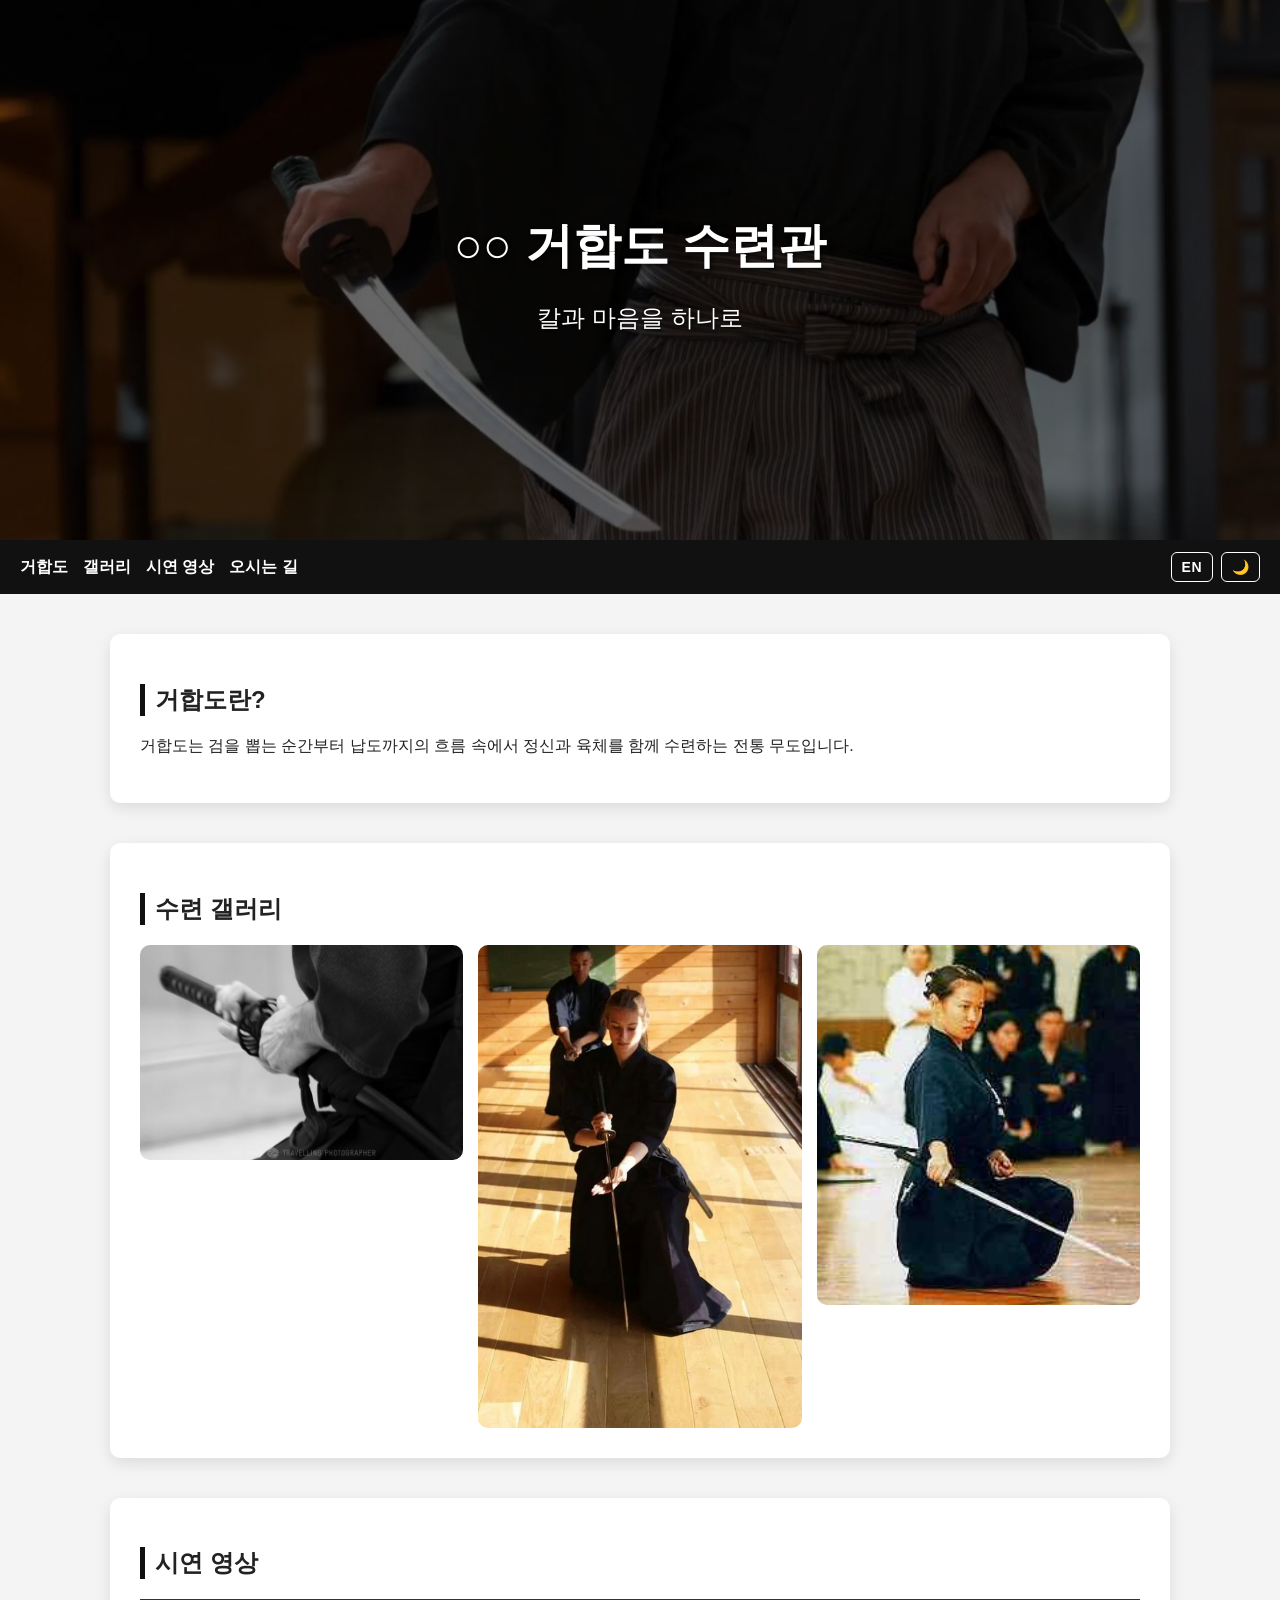
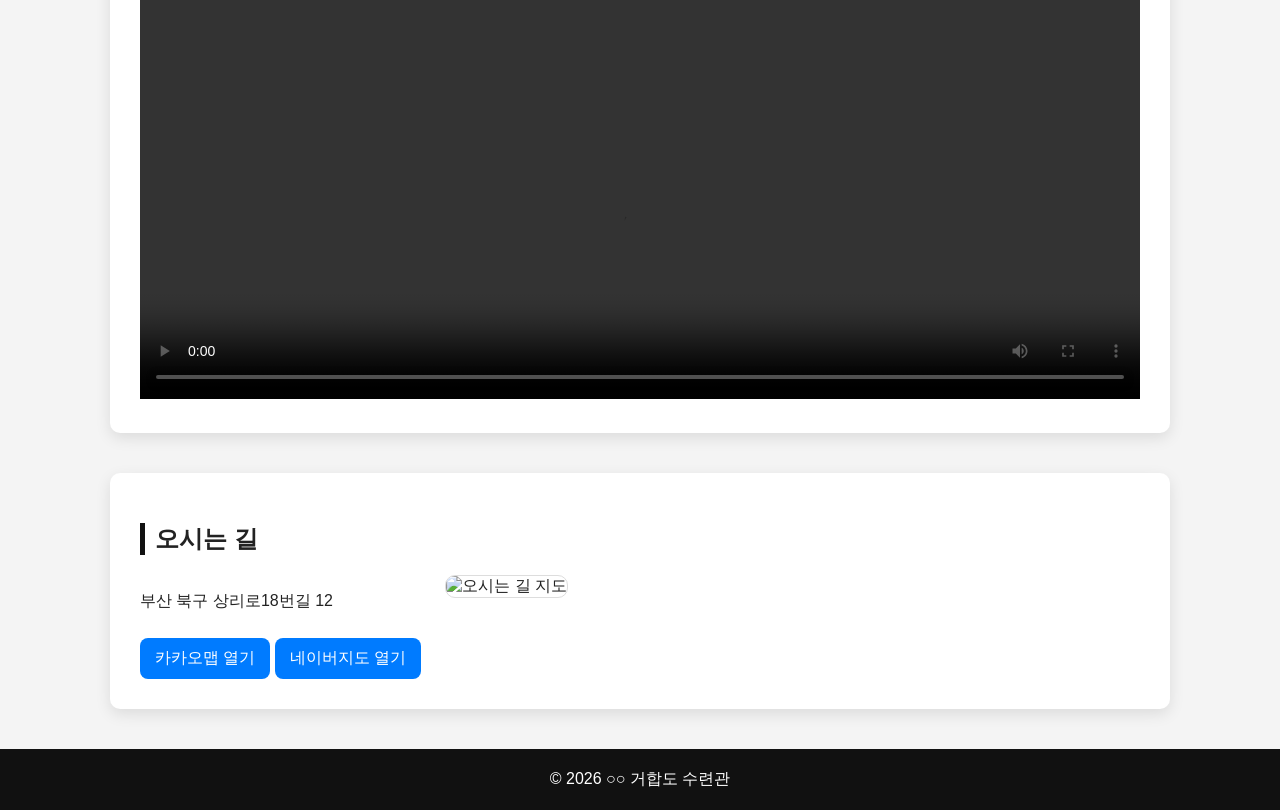
==== index.html @ 114a50ae "Add map image to directions section with two-column layout Co-Authored-By: Claude Sonnet 4.6 <norepl" ====
<!DOCTYPE html>
<html lang="ko">
<head>
  <meta charset="UTF-8" />
  <title>거합도 수련관</title>
  <meta name="viewport" content="width=device-width, initial-scale=1.0" />

  <style>
    :root {
      --bg: #f4f4f4;
      --card: #ffffff;
      --text: #222;
      --accent: #111;
    }

    body.dark {
      --bg: #121212;
      --card: #1e1e1e;
      --text: #f5f5f5;
      --accent: #ffffff;
    }

    body {
      margin: 0;
      font-family: "Noto Sans KR", Arial, sans-serif;
      background: var(--bg);
      color: var(--text);
      transition: 0.3s;
    }

    /* HEADER */
    header {
      position: relative;
      height: 60vh;
      background: url("iaido_image_01.jpg") center/cover;
      display: flex;
      justify-content: center;
      align-items: center;
      color: white;
      text-align: center;
    }

    header::after {
      content: "";
      position: absolute;
      inset: 0;
      background: rgba(0,0,0,0.6);
    }

    header .title {
      position: relative;
      z-index: 1;
    }

    header .title h1 {
      font-size: 3em;
      margin-bottom: 10px;
      text-shadow: 2px 2px 4px rgba(0,0,0,0.7);
    }

    header .title p {
      font-size: 1.5em;
      text-shadow: 1px 1px 3px rgba(0,0,0,0.7);
    }

    /* NAV */
    nav {
      background: var(--accent);
      color: white;
      padding: 12px 20px;
      display: flex;
      justify-content: space-between;
      align-items: center;
    }

    .menu {
      display: flex;
      gap: 15px;
    }

    nav a {
      color: white;
      text-decoration: none;
      font-weight: bold;
    }

    .hamburger {
      display: none;
      cursor: pointer;
      font-size: 22px;
    }

    .nav-btns {
      display: flex;
      gap: 8px;
      align-items: center;
    }

    .dark-btn, .lang-btn {
      background: none;
      border: 1px solid white;
      color: white;
      padding: 6px 10px;
      border-radius: 6px;
      cursor: pointer;
      font-size: 14px;
    }

    .lang-btn {
      font-weight: bold;
      letter-spacing: 0.5px;
    }

    /* SECTIONS */
    section {
      max-width: 1000px;
      margin: 40px auto;
      background: var(--card);
      padding: 30px;
      border-radius: 10px;
      box-shadow: 0 5px 15px rgba(0,0,0,0.1);
    }

    h2 {
      border-left: 5px solid var(--accent);
      padding-left: 10px;
    }

    /* GALLERY */
    .gallery {
      display: grid;
      grid-template-columns: repeat(auto-fit, minmax(200px, 1fr));
      gap: 15px;
    }

    .gallery img {
      width: 100%;
      border-radius: 10px;
    }

    /* VIDEO */
    iframe {
      width: 100%;
      height: 400px;
      border-radius: 10px;
    }

    /* MAP */
    .map-layout {
      display: flex;
      align-items: flex-start;
      gap: 24px;
    }

    .map-info {
      flex: 0 0 auto;
    }

    .map-image {
      flex: 1;
    }

    .map-image img {
      width: 100%;
      border-radius: 10px;
      border: 1px solid #ddd;
    }

    .dark .map-image img {
      border-color: #444;
    }

    @media (max-width: 768px) {
      .map-layout {
        flex-direction: column;
      }
    }

    .map a {
      display: inline-block;
      margin-top: 10px;
      padding: 10px 15px;
      background: #007bff;
      color: white;
      border-radius: 8px;
      text-decoration: none;
    }

    footer {
      background: #111;
      color: white;
      text-align: center;
      padding: 20px;
    }

    /* MOBILE */
    @media (max-width: 768px) {
      .menu {
        display: none;
        flex-direction: column;
        background: #111;
        position: absolute;
        top: 60px;
        left: 0;
        width: 100%;
        padding: 15px;
      }
      .menu.show {
        display: flex;
      }
      .hamburger {
        display: block;
      }
    }
  </style>
</head>

<body>

<header>
  <div class="title">
    <h1 data-ko="○○ 거합도 수련관" data-en="○○ Iaido Dojo">○○ 거합도 수련관</h1>
    <p data-ko="칼과 마음을 하나로" data-en="Sword and Mind as One">칼과 마음을 하나로</p>
  </div>
</header>

<nav>
  <div class="hamburger" onclick="toggleMenu()">☰</div>
  <div class="menu" id="menu">
    <a href="#about" data-ko="거합도" data-en="Iaido">거합도</a>
    <a href="#gallery" data-ko="갤러리" data-en="Gallery">갤러리</a>
    <a href="#video" data-ko="시연 영상" data-en="Demo Video">시연 영상</a>
    <a href="#map" data-ko="오시는 길" data-en="Directions">오시는 길</a>
  </div>
  <div class="nav-btns">
    <button class="lang-btn" onclick="toggleLang()" id="langBtn">EN</button>
    <button class="dark-btn" onclick="toggleDark()">🌙</button>
  </div>
</nav>

<section id="about">
  <h2 data-ko="거합도란?" data-en="What is Iaido?">거합도란?</h2>
  <p data-ko="거합도는 검을 뽑는 순간부터 납도까지의 흐름 속에서 정신과 육체를 함께 수련하는 전통 무도입니다."
     data-en="Iaido is a traditional martial art that trains both mind and body through the flowing movement from drawing the sword to returning it to the scabbard.">
    거합도는 검을 뽑는 순간부터 납도까지의 흐름 속에서
    정신과 육체를 함께 수련하는 전통 무도입니다.
  </p>
</section>

<section id="gallery">
  <h2 data-ko="수련 갤러리" data-en="Training Gallery">수련 갤러리</h2>
  <div class="gallery">
    <img src="Zanchin_01.jpeg">
    <img src="iaido_02.jpeg">
    <img src="Iaido_03.jpeg">
  </div>
</section>

<section id="video">
  <h2 data-ko="시연 영상" data-en="Demo Video">시연 영상</h2>
  <video controls width="100%" height="400px">
    <source src="화면 기록 2026-01-11 오후 2.44.06.mp4" type="video/mp4">
    Your browser does not support the video tag.
  </video>
</section>

<section id="map" class="map">
  <h2 data-ko="오시는 길" data-en="Directions">오시는 길</h2>
  <div class="map-layout">
    <div class="map-info">
      <p data-ko="부산 북구 상리로18번길 12" data-en="12 Sangri-ro 18beon-gil, Buk-gu, Busan">부산 북구 상리로18번길 12</p>
      <a href="https://map.kakao.com/link/search/%EB%B6%80%EC%82%B0%20%EB%B6%81%EA%B5%AC%20%EC%83%81%EB%A6%AC%EB%A1%9C18%EB%B2%88%EA%B8%B8%2012" target="_blank"
         data-ko="카카오맵 열기" data-en="Open KakaoMap">카카오맵 열기</a>
      <a href="https://map.naver.com/v5/search/%EB%B6%80%EC%82%B0%20%EB%B6%81%EA%B5%AC%20%EC%83%81%EB%A6%AC%EB%A1%9C18%EB%B2%88%EA%B8%B8%2012" target="_blank"
         data-ko="네이버지도 열기" data-en="Open NaverMap">네이버지도 열기</a>
    </div>
    <div class="map-image">
      <img src="screen01.png" alt="오시는 길 지도">
    </div>
  </div>
</section>

<footer>
  <span data-ko="© 2026 ○○ 거합도 수련관" data-en="© 2026 ○○ Iaido Dojo">© 2026 ○○ 거합도 수련관</span>
</footer>

<script>
  // Dark mode
  function toggleDark() {
    document.body.classList.toggle("dark");
    localStorage.setItem("dark", document.body.classList.contains("dark"));
  }

  if (localStorage.getItem("dark") === "true") {
    document.body.classList.add("dark");
  }

  // Menu
  function toggleMenu() {
    document.getElementById("menu").classList.toggle("show");
  }

  // Language toggle
  let currentLang = localStorage.getItem("lang") || "ko";

  function applyLang(lang) {
    document.querySelectorAll("[data-ko]").forEach(el => {
      el.textContent = el.getAttribute("data-" + lang);
    });
    document.getElementById("langBtn").textContent = lang === "ko" ? "EN" : "한글";
    document.documentElement.lang = lang;
  }

  function toggleLang() {
    currentLang = currentLang === "ko" ? "en" : "ko";
    localStorage.setItem("lang", currentLang);
    applyLang(currentLang);
  }

  applyLang(currentLang);

</script>

</body>
</html>
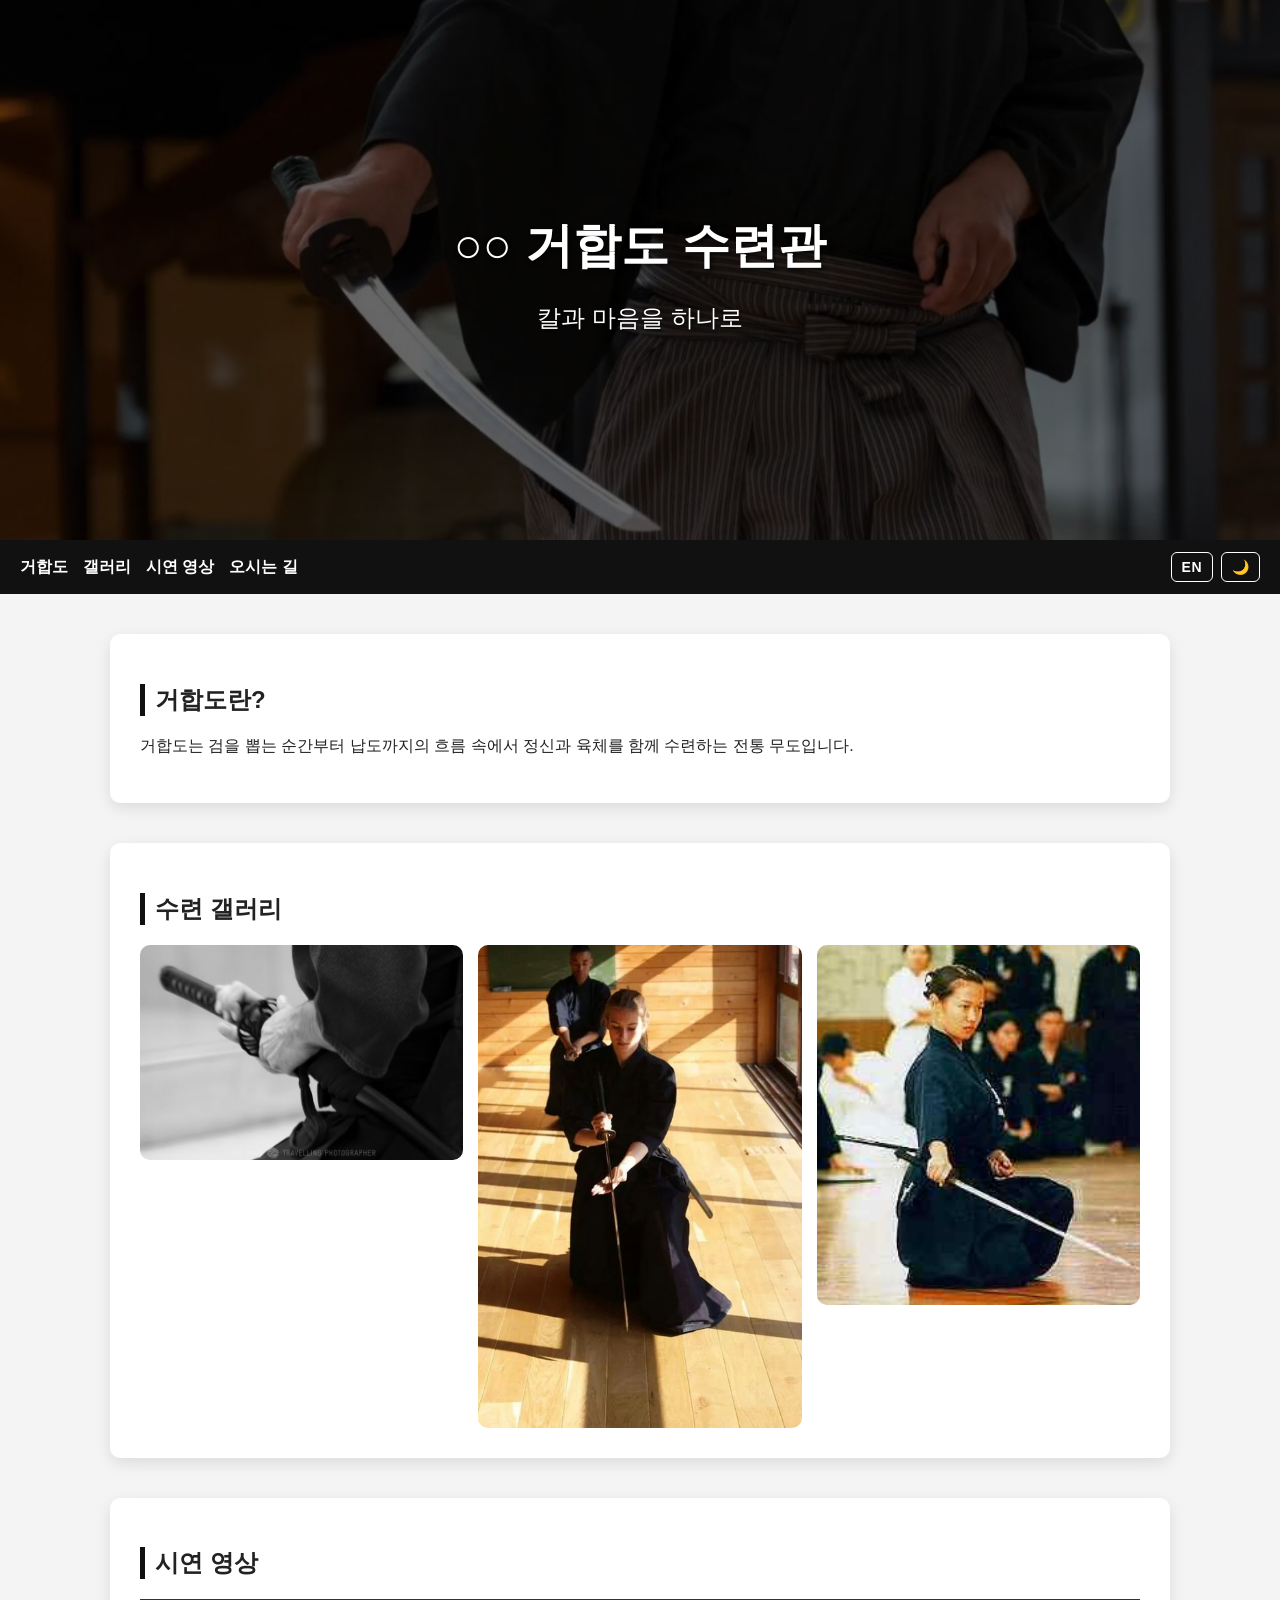
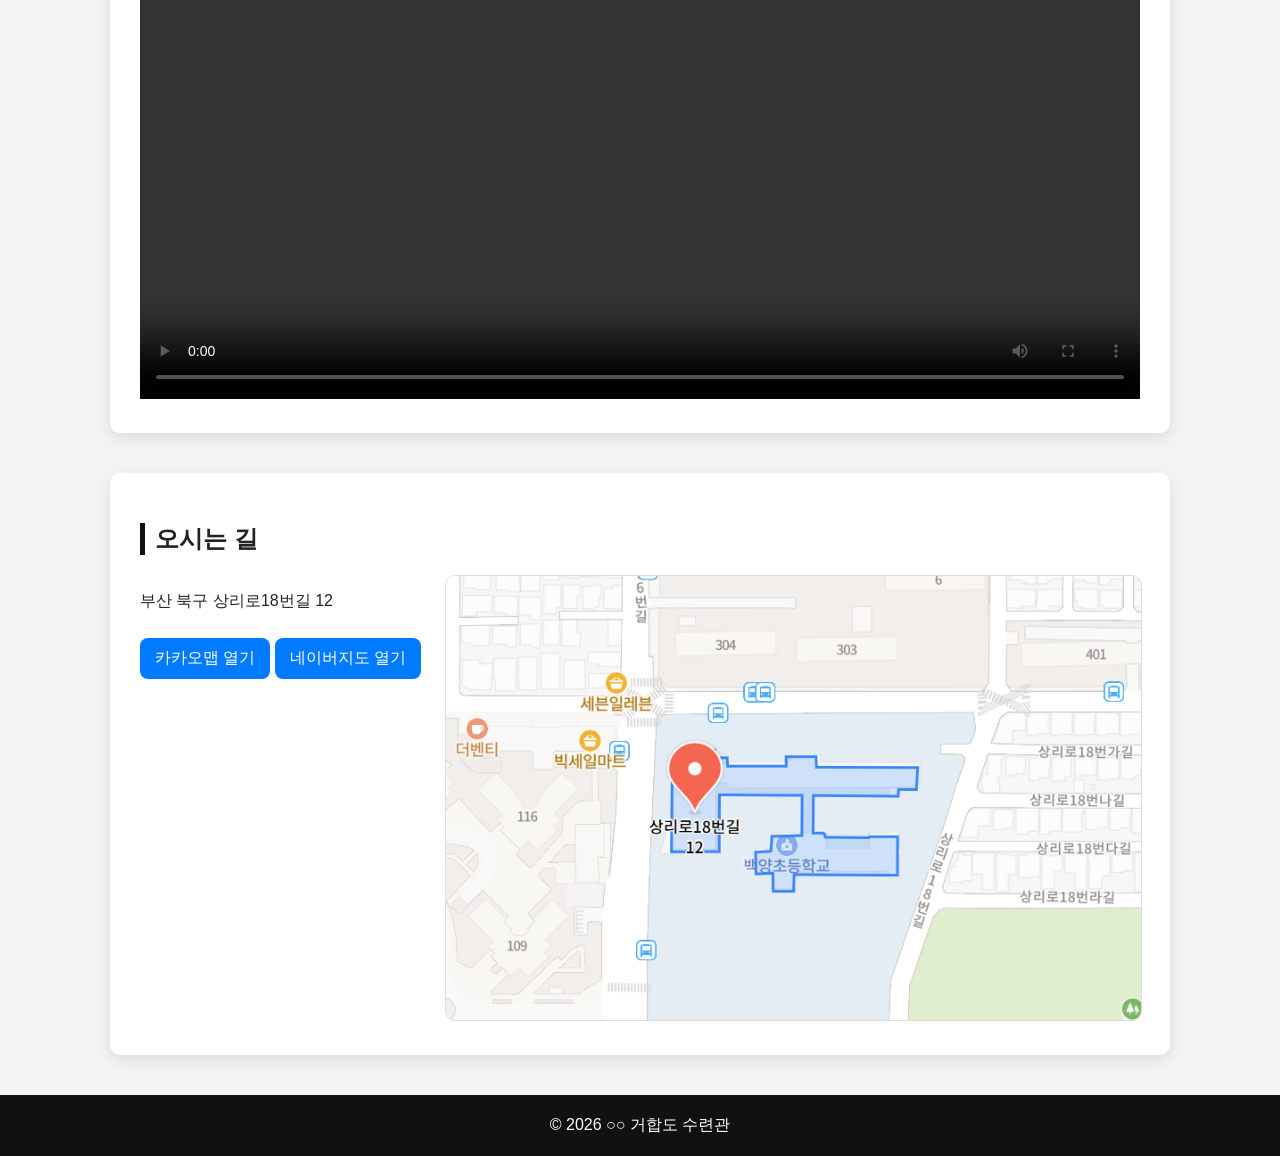
==== commit 9c95565e: "Replace old video with movie01.mp4 Co-Authored-By: Claude Sonnet 4.6 <noreply@anthropic.com>" ====
--- a/index.html
+++ b/index.html
@@ -259,7 +259,7 @@
 <section id="video">
   <h2 data-ko="시연 영상" data-en="Demo Video">시연 영상</h2>
   <video controls width="100%" height="400px">
-    <source src="화면 기록 2026-01-11 오후 2.44.06.mp4" type="video/mp4">
+    <source src="movie01.mp4" type="video/mp4">
     Your browser does not support the video tag.
   </video>
 </section>
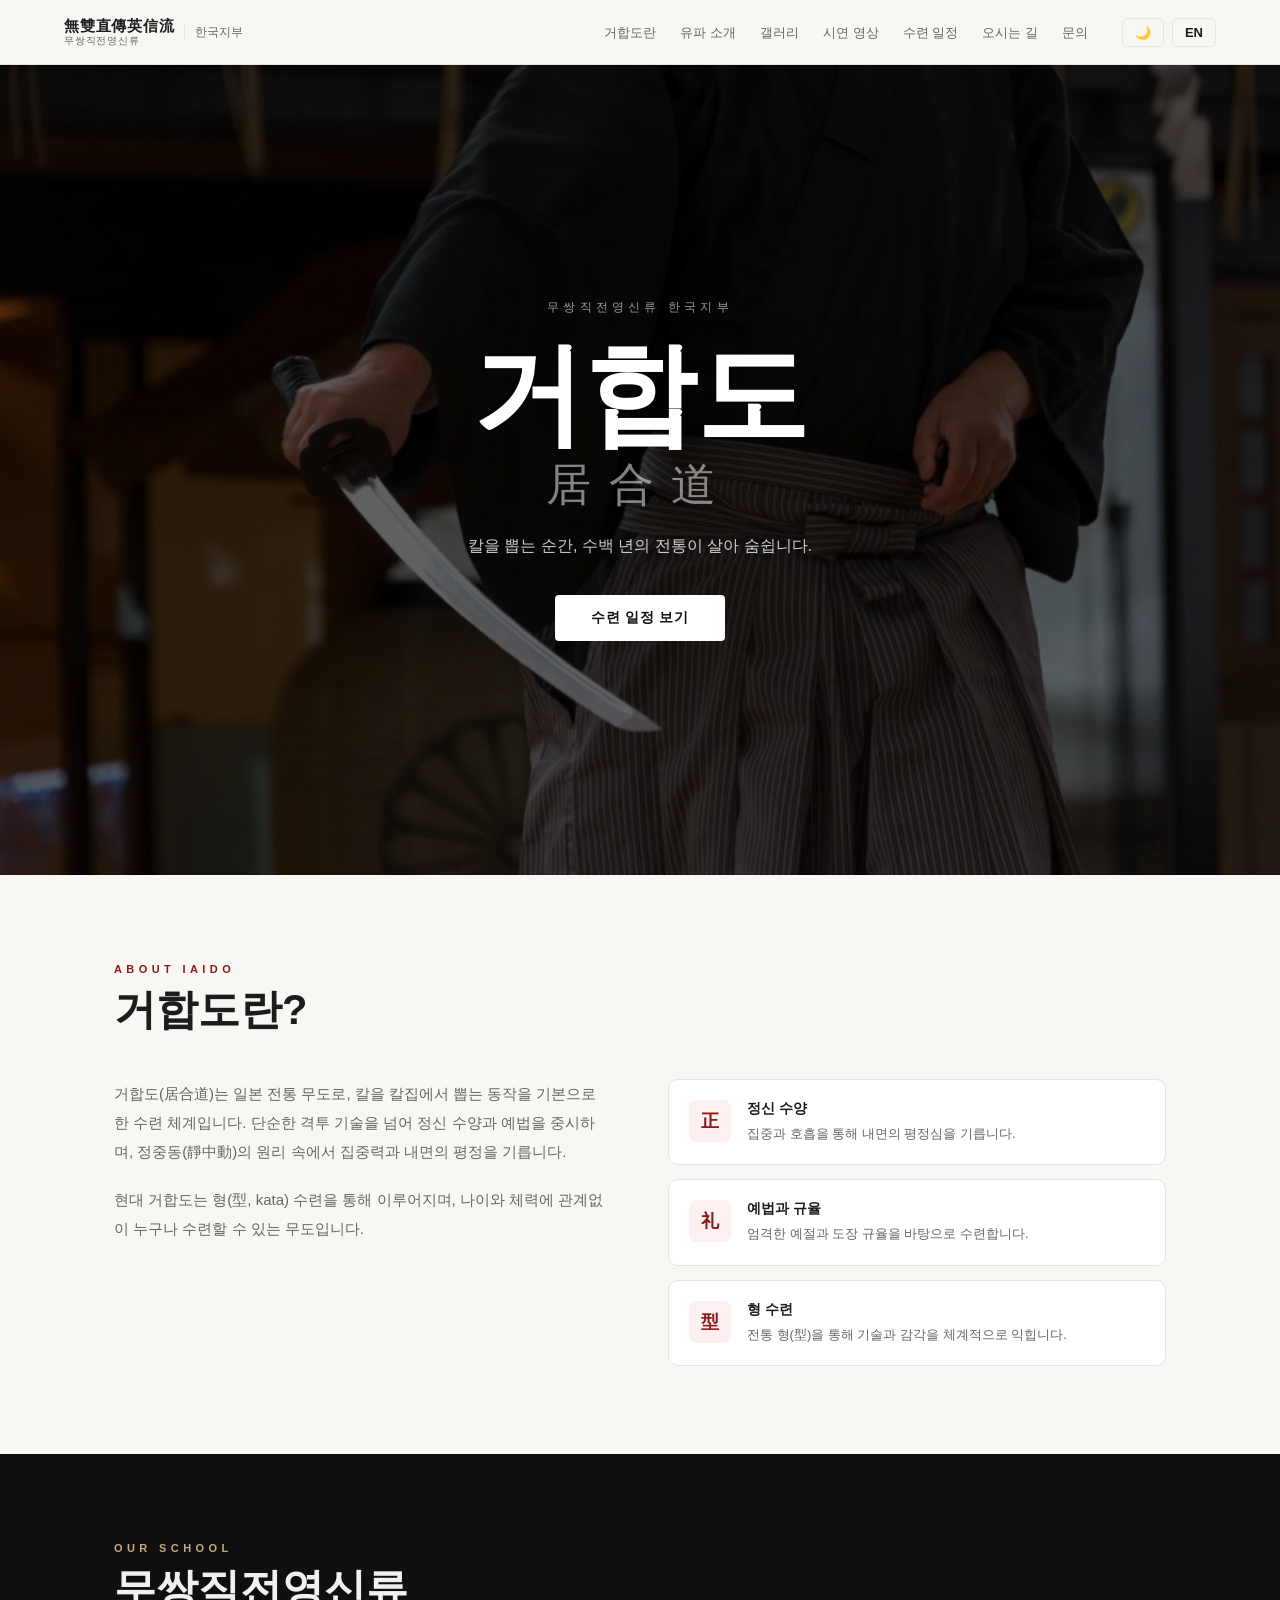
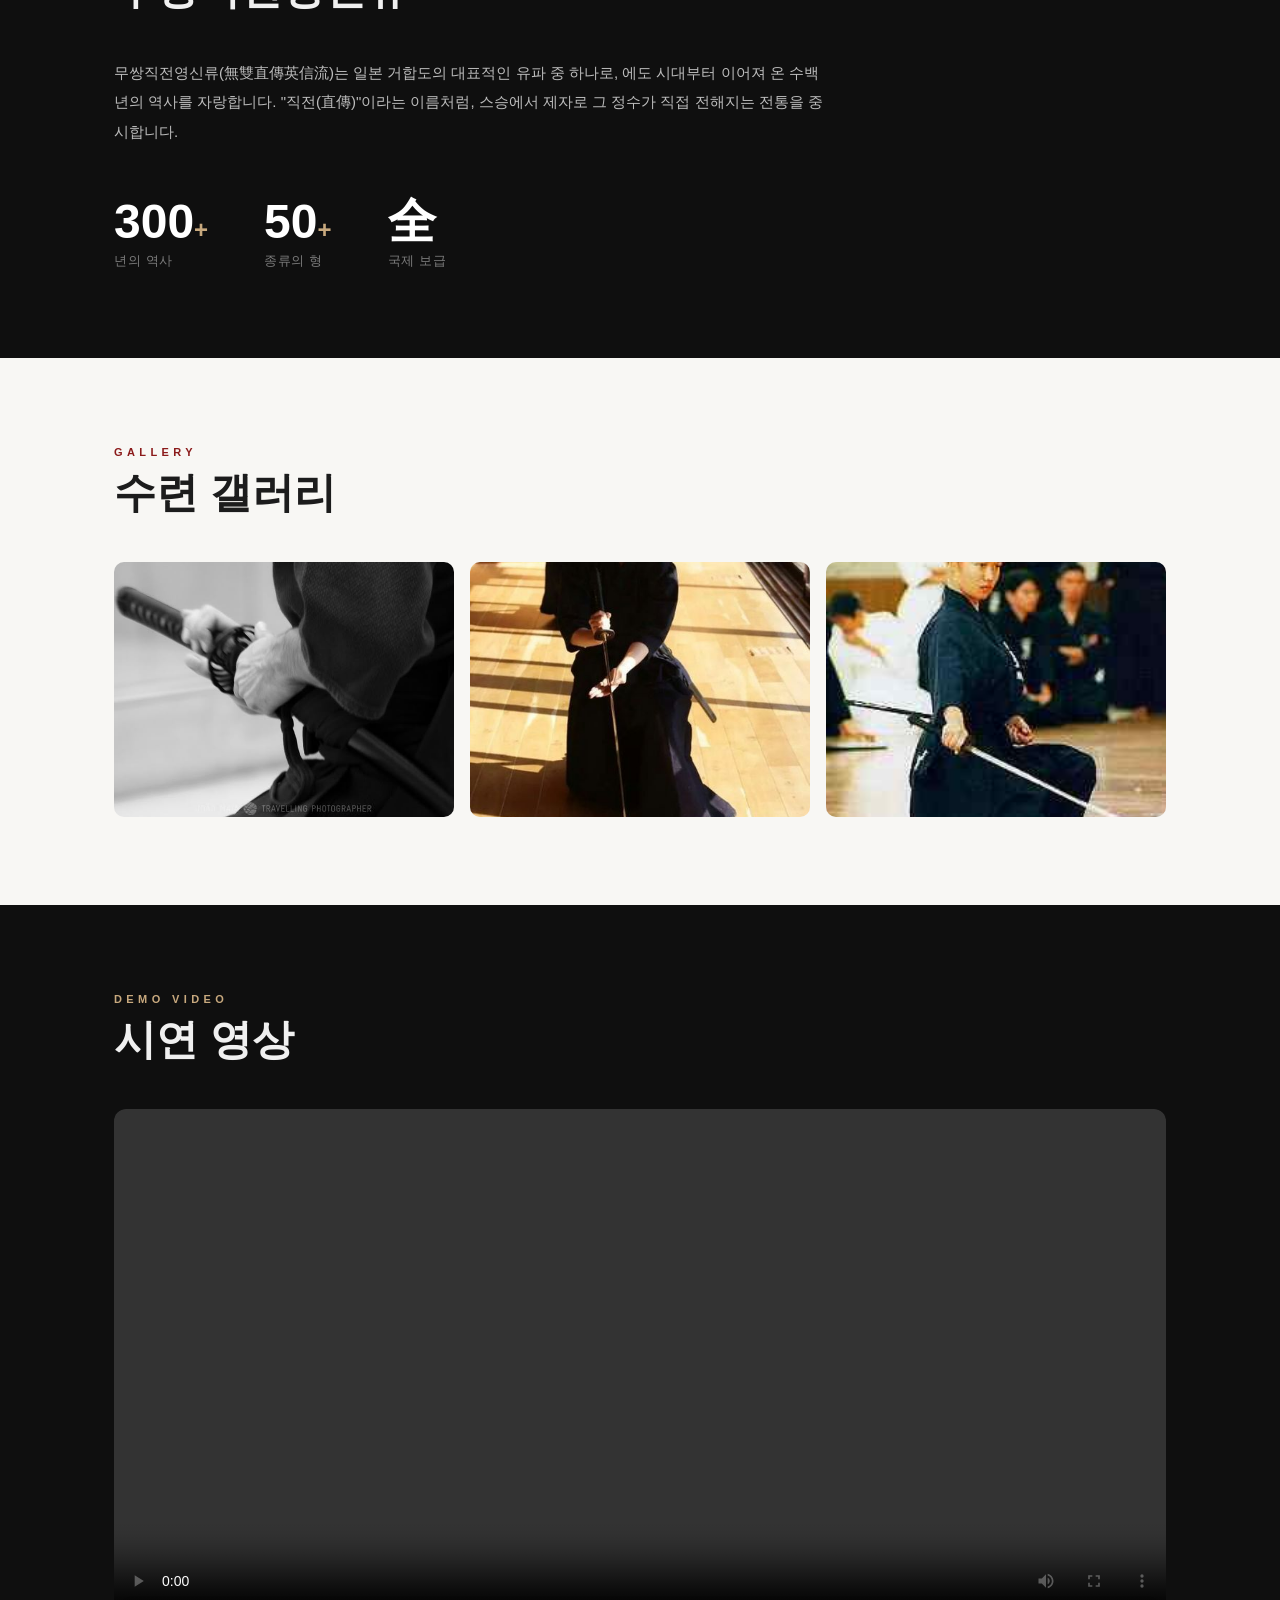
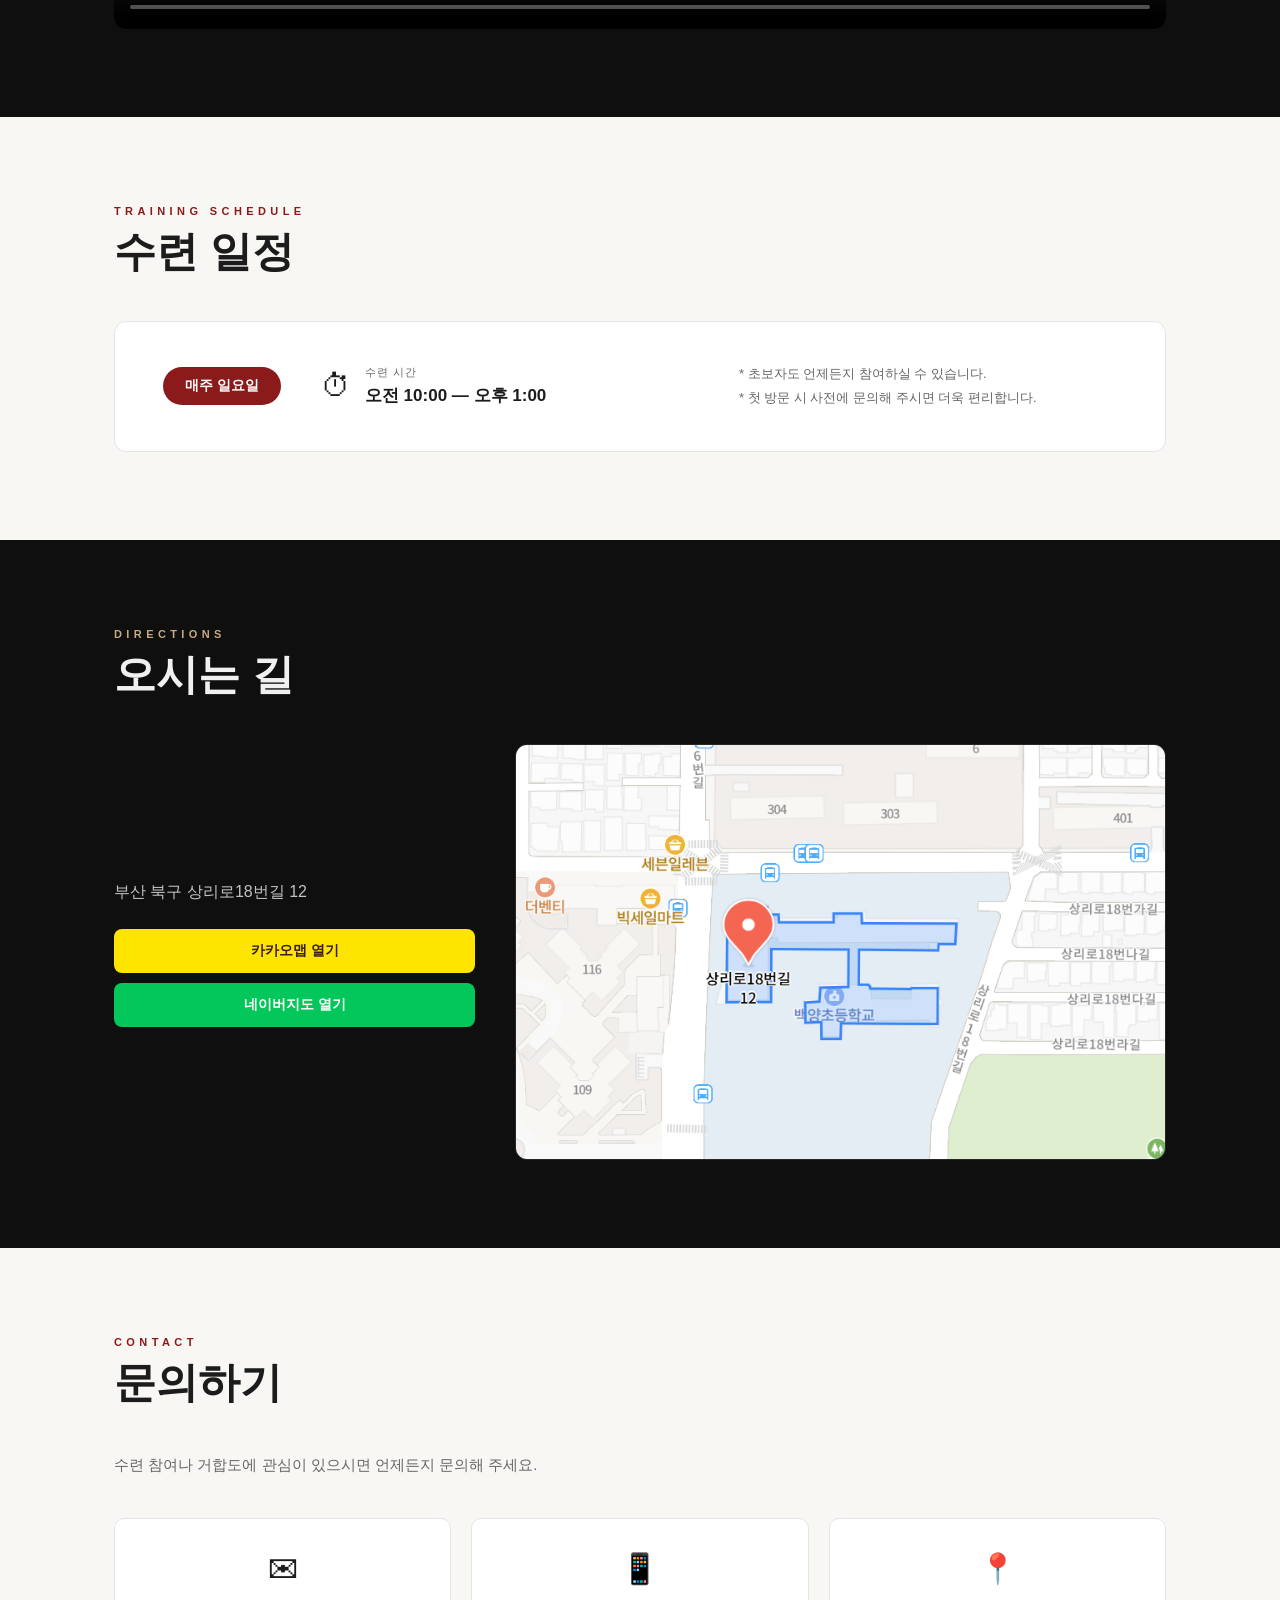
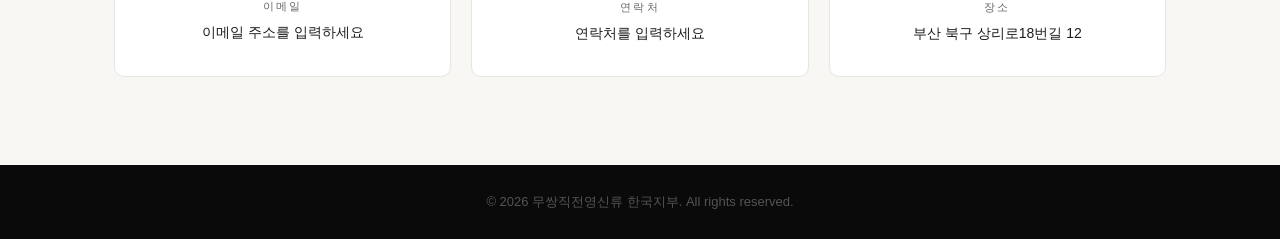
==== commit 1b031945: "Redesign site with new layout: nav, hero, sections, dark mode, i18n - Updated index.html with new pr" ====
--- a/index.html
+++ b/index.html
@@ -1,325 +1,222 @@
-<!DOCTYPE html>
+<!doctype html>
 <html lang="ko">
 <head>
   <meta charset="UTF-8" />
-  <title>거합도 수련관</title>
   <meta name="viewport" content="width=device-width, initial-scale=1.0" />
-
-  <style>
-    :root {
-      --bg: #f4f4f4;
-      --card: #ffffff;
-      --text: #222;
-      --accent: #111;
-    }
-
-    body.dark {
-      --bg: #121212;
-      --card: #1e1e1e;
-      --text: #f5f5f5;
-      --accent: #ffffff;
-    }
-
-    body {
-      margin: 0;
-      font-family: "Noto Sans KR", Arial, sans-serif;
-      background: var(--bg);
-      color: var(--text);
-      transition: 0.3s;
-    }
-
-    /* HEADER */
-    header {
-      position: relative;
-      height: 60vh;
-      background: url("iaido_image_01.jpg") center/cover;
-      display: flex;
-      justify-content: center;
-      align-items: center;
-      color: white;
-      text-align: center;
-    }
-
-    header::after {
-      content: "";
-      position: absolute;
-      inset: 0;
-      background: rgba(0,0,0,0.6);
-    }
-
-    header .title {
-      position: relative;
-      z-index: 1;
-    }
-
-    header .title h1 {
-      font-size: 3em;
-      margin-bottom: 10px;
-      text-shadow: 2px 2px 4px rgba(0,0,0,0.7);
-    }
-
-    header .title p {
-      font-size: 1.5em;
-      text-shadow: 1px 1px 3px rgba(0,0,0,0.7);
-    }
-
-    /* NAV */
-    nav {
-      background: var(--accent);
-      color: white;
-      padding: 12px 20px;
-      display: flex;
-      justify-content: space-between;
-      align-items: center;
-    }
-
-    .menu {
-      display: flex;
-      gap: 15px;
-    }
-
-    nav a {
-      color: white;
-      text-decoration: none;
-      font-weight: bold;
-    }
-
-    .hamburger {
-      display: none;
-      cursor: pointer;
-      font-size: 22px;
-    }
-
-    .nav-btns {
-      display: flex;
-      gap: 8px;
-      align-items: center;
-    }
-
-    .dark-btn, .lang-btn {
-      background: none;
-      border: 1px solid white;
-      color: white;
-      padding: 6px 10px;
-      border-radius: 6px;
-      cursor: pointer;
-      font-size: 14px;
-    }
-
-    .lang-btn {
-      font-weight: bold;
-      letter-spacing: 0.5px;
-    }
-
-    /* SECTIONS */
-    section {
-      max-width: 1000px;
-      margin: 40px auto;
-      background: var(--card);
-      padding: 30px;
-      border-radius: 10px;
-      box-shadow: 0 5px 15px rgba(0,0,0,0.1);
-    }
-
-    h2 {
-      border-left: 5px solid var(--accent);
-      padding-left: 10px;
-    }
-
-    /* GALLERY */
-    .gallery {
-      display: grid;
-      grid-template-columns: repeat(auto-fit, minmax(200px, 1fr));
-      gap: 15px;
-    }
-
-    .gallery img {
-      width: 100%;
-      border-radius: 10px;
-    }
-
-    /* VIDEO */
-    iframe {
-      width: 100%;
-      height: 400px;
-      border-radius: 10px;
-    }
-
-    /* MAP */
-    .map-layout {
-      display: flex;
-      align-items: flex-start;
-      gap: 24px;
-    }
-
-    .map-info {
-      flex: 0 0 auto;
-    }
-
-    .map-image {
-      flex: 1;
-    }
-
-    .map-image img {
-      width: 100%;
-      border-radius: 10px;
-      border: 1px solid #ddd;
-    }
-
-    .dark .map-image img {
-      border-color: #444;
-    }
-
-    @media (max-width: 768px) {
-      .map-layout {
-        flex-direction: column;
-      }
-    }
-
-    .map a {
-      display: inline-block;
-      margin-top: 10px;
-      padding: 10px 15px;
-      background: #007bff;
-      color: white;
-      border-radius: 8px;
-      text-decoration: none;
-    }
-
-    footer {
-      background: #111;
-      color: white;
-      text-align: center;
-      padding: 20px;
-    }
-
-    /* MOBILE */
-    @media (max-width: 768px) {
-      .menu {
-        display: none;
-        flex-direction: column;
-        background: #111;
-        position: absolute;
-        top: 60px;
-        left: 0;
-        width: 100%;
-        padding: 15px;
-      }
-      .menu.show {
-        display: flex;
-      }
-      .hamburger {
-        display: block;
-      }
-    }
-  </style>
+  <title>무쌍직전영신류 한국지부</title>
+  <link href="style.css" rel="stylesheet">
 </head>
-
 <body>
 
-<header>
-  <div class="title">
-    <h1 data-ko="○○ 거합도 수련관" data-en="○○ Iaido Dojo">○○ 거합도 수련관</h1>
-    <p data-ko="칼과 마음을 하나로" data-en="Sword and Mind as One">칼과 마음을 하나로</p>
-  </div>
-</header>
-
-<nav>
-  <div class="hamburger" onclick="toggleMenu()">☰</div>
-  <div class="menu" id="menu">
-    <a href="#about" data-ko="거합도" data-en="Iaido">거합도</a>
-    <a href="#gallery" data-ko="갤러리" data-en="Gallery">갤러리</a>
-    <a href="#video" data-ko="시연 영상" data-en="Demo Video">시연 영상</a>
-    <a href="#map" data-ko="오시는 길" data-en="Directions">오시는 길</a>
-  </div>
-  <div class="nav-btns">
-    <button class="lang-btn" onclick="toggleLang()" id="langBtn">EN</button>
-    <button class="dark-btn" onclick="toggleDark()">🌙</button>
-  </div>
-</nav>
-
-<section id="about">
-  <h2 data-ko="거합도란?" data-en="What is Iaido?">거합도란?</h2>
-  <p data-ko="거합도는 검을 뽑는 순간부터 납도까지의 흐름 속에서 정신과 육체를 함께 수련하는 전통 무도입니다."
-     data-en="Iaido is a traditional martial art that trains both mind and body through the flowing movement from drawing the sword to returning it to the scabbard.">
-    거합도는 검을 뽑는 순간부터 납도까지의 흐름 속에서
-    정신과 육체를 함께 수련하는 전통 무도입니다.
-  </p>
-</section>
-
-<section id="gallery">
-  <h2 data-ko="수련 갤러리" data-en="Training Gallery">수련 갤러리</h2>
-  <div class="gallery">
-    <img src="Zanchin_01.jpeg">
-    <img src="iaido_02.jpeg">
-    <img src="Iaido_03.jpeg">
-  </div>
-</section>
-
-<section id="video">
-  <h2 data-ko="시연 영상" data-en="Demo Video">시연 영상</h2>
-  <video controls width="100%" height="400px">
-    <source src="movie01.mp4" type="video/mp4">
-    Your browser does not support the video tag.
-  </video>
-</section>
-
-<section id="map" class="map">
-  <h2 data-ko="오시는 길" data-en="Directions">오시는 길</h2>
-  <div class="map-layout">
-    <div class="map-info">
-      <p data-ko="부산 북구 상리로18번길 12" data-en="12 Sangri-ro 18beon-gil, Buk-gu, Busan">부산 북구 상리로18번길 12</p>
-      <a href="https://map.kakao.com/link/search/%EB%B6%80%EC%82%B0%20%EB%B6%81%EA%B5%AC%20%EC%83%81%EB%A6%AC%EB%A1%9C18%EB%B2%88%EA%B8%B8%2012" target="_blank"
-         data-ko="카카오맵 열기" data-en="Open KakaoMap">카카오맵 열기</a>
-      <a href="https://map.naver.com/v5/search/%EB%B6%80%EC%82%B0%20%EB%B6%81%EA%B5%AC%20%EC%83%81%EB%A6%AC%EB%A1%9C18%EB%B2%88%EA%B8%B8%2012" target="_blank"
-         data-ko="네이버지도 열기" data-en="Open NaverMap">네이버지도 열기</a>
-    </div>
-    <div class="map-image">
-      <img src="screen01.png" alt="오시는 길 지도">
-    </div>
-  </div>
-</section>
-
-<footer>
-  <span data-ko="© 2026 ○○ 거합도 수련관" data-en="© 2026 ○○ Iaido Dojo">© 2026 ○○ 거합도 수련관</span>
-</footer>
-
-<script>
-  // Dark mode
-  function toggleDark() {
-    document.body.classList.toggle("dark");
-    localStorage.setItem("dark", document.body.classList.contains("dark"));
-  }
-
-  if (localStorage.getItem("dark") === "true") {
-    document.body.classList.add("dark");
-  }
-
-  // Menu
-  function toggleMenu() {
-    document.getElementById("menu").classList.toggle("show");
-  }
-
-  // Language toggle
-  let currentLang = localStorage.getItem("lang") || "ko";
-
-  function applyLang(lang) {
-    document.querySelectorAll("[data-ko]").forEach(el => {
-      el.textContent = el.getAttribute("data-" + lang);
-    });
-    document.getElementById("langBtn").textContent = lang === "ko" ? "EN" : "한글";
-    document.documentElement.lang = lang;
-  }
-
-  function toggleLang() {
-    currentLang = currentLang === "ko" ? "en" : "ko";
-    localStorage.setItem("lang", currentLang);
-    applyLang(currentLang);
-  }
-
-  applyLang(currentLang);
-
-</script>
-
+  <!-- 헤더 / 네비게이션 -->
+  <header class="header">
+    <nav class="nav">
+      <div class="nav-logo">
+        <div class="nav-logo-main">
+          <span class="nav-logo-kr">無雙直傳英信流</span>
+          <span class="nav-logo-phonetic">무쌍직전영신류</span>
+        </div>
+        <span class="nav-logo-sub" data-ko="한국지부" data-en="Korea Branch">한국지부</span>
+      </div>
+      <ul class="nav-links" id="navLinks">
+        <li><a href="#about" data-ko="거합도란" data-en="About Iaido">거합도란</a></li>
+        <li><a href="#ryuha" data-ko="유파 소개" data-en="Our School">유파 소개</a></li>
+        <li><a href="#gallery" data-ko="갤러리" data-en="Gallery">갤러리</a></li>
+        <li><a href="#video" data-ko="시연 영상" data-en="Demo Video">시연 영상</a></li>
+        <li><a href="#schedule" data-ko="수련 일정" data-en="Schedule">수련 일정</a></li>
+        <li><a href="#map" data-ko="오시는 길" data-en="Directions">오시는 길</a></li>
+        <li><a href="#contact" data-ko="문의" data-en="Contact">문의</a></li>
+      </ul>
+      <div class="nav-controls">
+        <button class="ctrl-btn" id="themeToggle" aria-label="테마 변경">🌙</button>
+        <button class="ctrl-btn lang-btn" id="langToggle" aria-label="언어 변경">EN</button>
+      </div>
+      <button class="nav-toggle" id="navToggle" aria-label="메뉴 열기">&#9776;</button>
+    </nav>
+  </header>
+
+  <!-- 히어로 섹션 -->
+  <section class="hero">
+    <div class="hero-overlay"></div>
+    <div class="hero-content">
+      <p class="hero-label" data-ko="무쌍직전영신류 한국지부" data-en="Musō Jikiden Eishin-ryū Korea Branch">무쌍직전영신류 한국지부</p>
+      <h1 class="hero-title">거합도<br><span>居合道</span></h1>
+      <p class="hero-desc" data-ko="칼을 뽑는 순간, 수백 년의 전통이 살아 숨쉽니다." data-en="In the moment of drawing the sword, centuries of tradition come alive.">칼을 뽑는 순간, 수백 년의 전통이 살아 숨쉽니다.</p>
+      <a href="#schedule" class="btn-primary" data-ko="수련 일정 보기" data-en="View Schedule">수련 일정 보기</a>
+    </div>
+  </section>
+
+  <!-- 거합도 소개 -->
+  <section class="section" id="about">
+    <div class="container">
+      <div class="section-label">ABOUT IAIDO</div>
+      <h2 class="section-title" data-ko="거합도란?" data-en="What is Iaido?">거합도란?</h2>
+      <div class="about-grid">
+        <div class="about-text">
+          <p data-ko="거합도(居合道)는 일본 전통 무도로, 칼을 칼집에서 뽑는 동작을 기본으로 한 수련 체계입니다. 단순한 격투 기술을 넘어 정신 수양과 예법을 중시하며, 정중동(靜中動)의 원리 속에서 집중력과 내면의 평정을 기릅니다." data-en="Iaido (居合道) is a traditional Japanese martial art centered on the practice of drawing the sword from its scabbard. Beyond mere combat technique, it emphasizes mental cultivation and etiquette, developing focus and inner stillness through the principle of movement within stillness.">거합도(居合道)는 일본 전통 무도로, 칼을 칼집에서 뽑는 동작을 기본으로 한 수련 체계입니다. 단순한 격투 기술을 넘어 정신 수양과 예법을 중시하며, 정중동(靜中動)의 원리 속에서 집중력과 내면의 평정을 기릅니다.</p>
+          <p data-ko="현대 거합도는 형(型, kata) 수련을 통해 이루어지며, 나이와 체력에 관계없이 누구나 수련할 수 있는 무도입니다." data-en="Modern Iaido is practiced through kata (forms), making it accessible to practitioners of all ages and fitness levels.">현대 거합도는 형(型, kata) 수련을 통해 이루어지며, 나이와 체력에 관계없이 누구나 수련할 수 있는 무도입니다.</p>
+        </div>
+        <div class="about-cards">
+          <div class="about-card">
+            <div class="about-card-icon">正</div>
+            <div>
+              <h3 data-ko="정신 수양" data-en="Mental Cultivation">정신 수양</h3>
+              <p data-ko="집중과 호흡을 통해 내면의 평정심을 기릅니다." data-en="Cultivate inner stillness through focus and breath control.">집중과 호흡을 통해 내면의 평정심을 기릅니다.</p>
+            </div>
+          </div>
+          <div class="about-card">
+            <div class="about-card-icon">礼</div>
+            <div>
+              <h3 data-ko="예법과 규율" data-en="Etiquette & Discipline">예법과 규율</h3>
+              <p data-ko="엄격한 예절과 도장 규율을 바탕으로 수련합니다." data-en="Training is grounded in strict etiquette and dojo discipline.">엄격한 예절과 도장 규율을 바탕으로 수련합니다.</p>
+            </div>
+          </div>
+          <div class="about-card">
+            <div class="about-card-icon">型</div>
+            <div>
+              <h3 data-ko="형 수련" data-en="Kata Practice">형 수련</h3>
+              <p data-ko="전통 형(型)을 통해 기술과 감각을 체계적으로 익힙니다." data-en="Systematically develop technique and sensitivity through traditional kata.">전통 형(型)을 통해 기술과 감각을 체계적으로 익힙니다.</p>
+            </div>
+          </div>
+        </div>
+      </div>
+    </div>
+  </section>
+
+  <!-- 유파 소개 -->
+  <section class="section section-dark" id="ryuha">
+    <div class="container">
+      <div class="section-label">OUR SCHOOL</div>
+      <h2 class="section-title">무쌍직전영신류</h2>
+      <div class="ryuha-content">
+        <p class="ryuha-desc" data-ko="무쌍직전영신류(無雙直傳英信流)는 일본 거합도의 대표적인 유파 중 하나로, 에도 시대부터 이어져 온 수백 년의 역사를 자랑합니다. &quot;직전(直傳)&quot;이라는 이름처럼, 스승에서 제자로 그 정수가 직접 전해지는 전통을 중시합니다." data-en="Musō Jikiden Eishin-ryū (無雙直傳英信流) is one of Japan's most prominent iaido schools, with a history spanning centuries from the Edo period. True to its name — &quot;direct transmission&quot; — it upholds the tradition of passing the essence of the art directly from teacher to student.">무쌍직전영신류(無雙直傳英信流)는 일본 거합도의 대표적인 유파 중 하나로, 에도 시대부터 이어져 온 수백 년의 역사를 자랑합니다. "직전(直傳)"이라는 이름처럼, 스승에서 제자로 그 정수가 직접 전해지는 전통을 중시합니다.</p>
+        <div class="ryuha-stats">
+          <div class="stat">
+            <span class="stat-num">300<span class="stat-plus">+</span></span>
+            <span class="stat-label" data-ko="년의 역사" data-en="Years of History">년의 역사</span>
+          </div>
+          <div class="stat">
+            <span class="stat-num">50<span class="stat-plus">+</span></span>
+            <span class="stat-label" data-ko="종류의 형" data-en="Kata Forms">종류의 형</span>
+          </div>
+          <div class="stat">
+            <span class="stat-num">全</span>
+            <span class="stat-label" data-ko="국제 보급" data-en="Global Reach">국제 보급</span>
+          </div>
+        </div>
+      </div>
+    </div>
+  </section>
+
+  <!-- 갤러리 -->
+  <section class="section" id="gallery">
+    <div class="container">
+      <div class="section-label">GALLERY</div>
+      <h2 class="section-title" data-ko="수련 갤러리" data-en="Training Gallery">수련 갤러리</h2>
+      <div class="gallery">
+        <img src="Zanchin_01.jpeg" alt="수련 사진 1">
+        <img src="iaido_02.jpeg" alt="수련 사진 2">
+        <img src="Iaido_03.jpeg" alt="수련 사진 3">
+      </div>
+    </div>
+  </section>
+
+  <!-- 시연 영상 -->
+  <section class="section section-dark" id="video">
+    <div class="container">
+      <div class="section-label">DEMO VIDEO</div>
+      <h2 class="section-title" data-ko="시연 영상" data-en="Demo Video">시연 영상</h2>
+      <div class="video-wrap">
+        <video controls>
+          <source src="movie01.mp4" type="video/mp4">
+        </video>
+      </div>
+    </div>
+  </section>
+
+  <!-- 수련 일정 -->
+  <section class="section" id="schedule">
+    <div class="container">
+      <div class="section-label">TRAINING SCHEDULE</div>
+      <h2 class="section-title" data-ko="수련 일정" data-en="Training Schedule">수련 일정</h2>
+      <div class="schedule-card">
+        <div class="schedule-day">
+          <span class="day-badge" data-ko="매주 일요일" data-en="Every Sunday">매주 일요일</span>
+        </div>
+        <div class="schedule-time">
+          <div class="time-block">
+            <span class="time-icon">&#9201;</span>
+            <div>
+              <p class="time-label" data-ko="수련 시간" data-en="Training Hours">수련 시간</p>
+              <p class="time-value" data-ko="오전 10:00 — 오후 1:00" data-en="10:00 AM — 1:00 PM">오전 10:00 — 오후 1:00</p>
+            </div>
+          </div>
+        </div>
+        <div class="schedule-note">
+          <p data-ko="* 초보자도 언제든지 참여하실 수 있습니다." data-en="* Beginners are welcome to join at any time.">* 초보자도 언제든지 참여하실 수 있습니다.</p>
+          <p data-ko="* 첫 방문 시 사전에 문의해 주시면 더욱 편리합니다." data-en="* We recommend contacting us before your first visit.">* 첫 방문 시 사전에 문의해 주시면 더욱 편리합니다.</p>
+        </div>
+      </div>
+    </div>
+  </section>
+
+  <!-- 오시는 길 -->
+  <section class="section section-dark" id="map">
+    <div class="container">
+      <div class="section-label">DIRECTIONS</div>
+      <h2 class="section-title" data-ko="오시는 길" data-en="Directions">오시는 길</h2>
+      <div class="map-layout">
+        <div class="map-info">
+          <p data-ko="부산 북구 상리로18번길 12" data-en="12 Sangri-ro 18beon-gil, Buk-gu, Busan">부산 북구 상리로18번길 12</p>
+          <div class="map-links">
+            <a class="map-link-btn map-link-kakao"
+               href="https://map.kakao.com/link/search/%EB%B6%80%EC%82%B0%20%EB%B6%81%EA%B5%AC%20%EC%83%81%EB%A6%AC%EB%A1%9C18%EB%B2%88%EA%B8%B8%2012"
+               target="_blank"
+               data-ko="카카오맵 열기" data-en="Open KakaoMap">카카오맵 열기</a>
+            <a class="map-link-btn map-link-naver"
+               href="https://map.naver.com/v5/search/%EB%B6%80%EC%82%B0%20%EB%B6%81%EA%B5%AC%20%EC%83%81%EB%A6%AC%EB%A1%9C18%EB%B2%88%EA%B8%B8%2012"
+               target="_blank"
+               data-ko="네이버지도 열기" data-en="Open NaverMap">네이버지도 열기</a>
+          </div>
+        </div>
+        <div class="map-image">
+          <img src="screen01.png" alt="오시는 길 지도">
+        </div>
+      </div>
+    </div>
+  </section>
+
+  <!-- 문의 -->
+  <section class="section" id="contact">
+    <div class="container">
+      <div class="section-label">CONTACT</div>
+      <h2 class="section-title" data-ko="문의하기" data-en="Get in Touch">문의하기</h2>
+      <p class="contact-desc" data-ko="수련 참여나 거합도에 관심이 있으시면 언제든지 문의해 주세요." data-en="If you are interested in training or learning more about Iaido, please feel free to contact us.">수련 참여나 거합도에 관심이 있으시면 언제든지 문의해 주세요.</p>
+      <div class="contact-grid">
+        <div class="contact-item">
+          <span class="contact-icon">✉</span>
+          <p class="contact-label" data-ko="이메일" data-en="Email">이메일</p>
+          <p class="contact-value" data-ko="이메일 주소를 입력하세요" data-en="Enter email address">이메일 주소를 입력하세요</p>
+        </div>
+        <div class="contact-item">
+          <span class="contact-icon">📱</span>
+          <p class="contact-label" data-ko="연락처" data-en="Phone">연락처</p>
+          <p class="contact-value" data-ko="연락처를 입력하세요" data-en="Enter phone number">연락처를 입력하세요</p>
+        </div>
+        <div class="contact-item">
+          <span class="contact-icon">📍</span>
+          <p class="contact-label" data-ko="장소" data-en="Location">장소</p>
+          <p class="contact-value" data-ko="부산 북구 상리로18번길 12" data-en="12 Sangri-ro 18beon-gil, Buk-gu, Busan">부산 북구 상리로18번길 12</p>
+        </div>
+      </div>
+    </div>
+  </section>
+
+  <!-- 푸터 -->
+  <footer class="footer">
+    <p data-ko="© 2026 무쌍직전영신류 한국지부. All rights reserved." data-en="© 2026 Musō Jikiden Eishin-ryū Korea Branch. All rights reserved.">© 2026 무쌍직전영신류 한국지부. All rights reserved.</p>
+  </footer>
+
+  <script src="main.js"></script>
 </body>
 </html>
--- a/style.css
+++ b/style.css
@@ -0,0 +1,631 @@
+/* === RESET & BASE === */
+*, *::before, *::after { box-sizing: border-box; margin: 0; padding: 0; }
+
+:root {
+  --bg: #f8f7f4;
+  --surface: #ffffff;
+  --text: #1c1c1c;
+  --text-muted: #666666;
+  --accent: #8b1a1a;
+  --border: #e5e5e5;
+  --nav-bg: rgba(248, 247, 244, 0.95);
+}
+
+body.dark {
+  --bg: #141414;
+  --surface: #1e1e1e;
+  --text: #f0f0f0;
+  --text-muted: #999999;
+  --border: #2e2e2e;
+  --nav-bg: rgba(20, 20, 20, 0.95);
+}
+
+body {
+  font-family: "Noto Sans KR", "Apple SD Gothic Neo", Arial, sans-serif;
+  background: var(--bg);
+  color: var(--text);
+  transition: background 0.3s, color 0.3s;
+  scroll-behavior: smooth;
+}
+
+/* === HEADER / NAV === */
+.header {
+  position: sticky;
+  top: 0;
+  z-index: 100;
+  background: var(--nav-bg);
+  backdrop-filter: blur(10px);
+  border-bottom: 1px solid var(--border);
+  transition: background 0.3s, border-color 0.3s;
+}
+
+.nav {
+  max-width: 1200px;
+  margin: 0 auto;
+  padding: 0 24px;
+  height: 64px;
+  display: flex;
+  align-items: center;
+  gap: 24px;
+}
+
+.nav-logo {
+  display: flex;
+  align-items: center;
+  gap: 10px;
+  flex-shrink: 0;
+  text-decoration: none;
+}
+
+.nav-logo-main {
+  display: flex;
+  flex-direction: column;
+  line-height: 1.2;
+}
+
+.nav-logo-kr {
+  font-size: 15px;
+  font-weight: 700;
+  letter-spacing: 0.05em;
+  color: var(--text);
+}
+
+.nav-logo-phonetic {
+  font-size: 10px;
+  color: var(--text-muted);
+  letter-spacing: 0.08em;
+}
+
+.nav-logo-sub {
+  font-size: 12px;
+  color: var(--text-muted);
+  border-left: 1px solid var(--border);
+  padding-left: 10px;
+}
+
+.nav-links {
+  display: flex;
+  list-style: none;
+  gap: 4px;
+  margin-left: auto;
+}
+
+.nav-links a {
+  color: var(--text-muted);
+  text-decoration: none;
+  font-size: 13px;
+  font-weight: 500;
+  padding: 6px 10px;
+  border-radius: 6px;
+  transition: color 0.2s, background 0.2s;
+  white-space: nowrap;
+}
+
+.nav-links a:hover {
+  color: var(--text);
+  background: var(--border);
+}
+
+.nav-controls {
+  display: flex;
+  gap: 8px;
+  flex-shrink: 0;
+}
+
+.ctrl-btn {
+  background: none;
+  border: 1px solid var(--border);
+  color: var(--text);
+  padding: 6px 12px;
+  border-radius: 6px;
+  cursor: pointer;
+  font-size: 13px;
+  font-weight: 600;
+  transition: border-color 0.2s, background 0.2s;
+}
+
+.ctrl-btn:hover {
+  background: var(--border);
+}
+
+.nav-toggle {
+  display: none;
+  background: none;
+  border: none;
+  color: var(--text);
+  font-size: 22px;
+  cursor: pointer;
+  padding: 4px;
+  margin-left: auto;
+}
+
+/* === HERO === */
+.hero {
+  position: relative;
+  height: 90vh;
+  min-height: 520px;
+  display: flex;
+  align-items: center;
+  justify-content: center;
+  background: url("iaido_image_01.jpg") center/cover no-repeat;
+}
+
+.hero-overlay {
+  position: absolute;
+  inset: 0;
+  background: rgba(0, 0, 0, 0.62);
+}
+
+.hero-content {
+  position: relative;
+  z-index: 1;
+  text-align: center;
+  color: white;
+  padding: 0 24px;
+}
+
+.hero-label {
+  font-size: 12px;
+  letter-spacing: 0.35em;
+  text-transform: uppercase;
+  color: rgba(255, 255, 255, 0.6);
+  margin-bottom: 20px;
+}
+
+.hero-title {
+  font-size: clamp(3.5rem, 12vw, 7rem);
+  font-weight: 700;
+  line-height: 1.05;
+  margin-bottom: 24px;
+}
+
+.hero-title span {
+  display: block;
+  font-size: 0.4em;
+  letter-spacing: 0.4em;
+  color: rgba(255, 255, 255, 0.5);
+  font-weight: 300;
+  margin-top: 8px;
+}
+
+.hero-desc {
+  font-size: 1rem;
+  color: rgba(255, 255, 255, 0.8);
+  margin-bottom: 36px;
+  max-width: 480px;
+  margin-left: auto;
+  margin-right: auto;
+  line-height: 1.7;
+}
+
+.btn-primary {
+  display: inline-block;
+  background: white;
+  color: #111;
+  padding: 14px 36px;
+  border-radius: 4px;
+  text-decoration: none;
+  font-weight: 700;
+  font-size: 14px;
+  letter-spacing: 0.05em;
+  transition: background 0.2s, transform 0.2s;
+}
+
+.btn-primary:hover {
+  background: rgba(255, 255, 255, 0.88);
+  transform: translateY(-2px);
+}
+
+/* === SECTIONS === */
+.section {
+  padding: 88px 0;
+}
+
+.section-dark {
+  background: #0f0f0f;
+  color: #f0f0f0;
+}
+
+.container {
+  max-width: 1100px;
+  margin: 0 auto;
+  padding: 0 24px;
+}
+
+.section-label {
+  font-size: 11px;
+  letter-spacing: 0.4em;
+  color: var(--accent);
+  font-weight: 700;
+  margin-bottom: 10px;
+}
+
+.section-dark .section-label {
+  color: #c8a97e;
+}
+
+.section-title {
+  font-size: clamp(1.8rem, 4vw, 2.6rem);
+  font-weight: 700;
+  margin-bottom: 44px;
+  line-height: 1.2;
+}
+
+.section-dark .section-title {
+  color: #f0f0f0;
+}
+
+/* === ABOUT === */
+.about-grid {
+  display: grid;
+  grid-template-columns: 1fr 1fr;
+  gap: 56px;
+  align-items: start;
+}
+
+.about-text p {
+  color: var(--text-muted);
+  line-height: 1.95;
+  margin-bottom: 18px;
+  font-size: 15px;
+}
+
+.about-cards {
+  display: flex;
+  flex-direction: column;
+  gap: 14px;
+}
+
+.about-card {
+  background: var(--surface);
+  border: 1px solid var(--border);
+  border-radius: 10px;
+  padding: 20px;
+  display: flex;
+  align-items: flex-start;
+  gap: 16px;
+  transition: transform 0.2s, box-shadow 0.2s;
+}
+
+.about-card:hover {
+  transform: translateY(-2px);
+  box-shadow: 0 8px 24px rgba(0, 0, 0, 0.08);
+}
+
+.about-card-icon {
+  font-size: 18px;
+  font-weight: 700;
+  color: var(--accent);
+  width: 42px;
+  height: 42px;
+  background: #fdf0f0;
+  border-radius: 8px;
+  display: flex;
+  align-items: center;
+  justify-content: center;
+  flex-shrink: 0;
+}
+
+body.dark .about-card-icon {
+  background: rgba(139, 26, 26, 0.18);
+}
+
+.about-card h3 {
+  font-size: 14px;
+  font-weight: 700;
+  margin-bottom: 5px;
+  color: var(--text);
+}
+
+.about-card p {
+  font-size: 13px;
+  color: var(--text-muted);
+  line-height: 1.65;
+}
+
+/* === RYUHA === */
+.ryuha-desc {
+  max-width: 720px;
+  line-height: 1.95;
+  font-size: 15px;
+  color: rgba(255, 255, 255, 0.72);
+  margin-bottom: 52px;
+}
+
+.ryuha-stats {
+  display: flex;
+  gap: 56px;
+  flex-wrap: wrap;
+}
+
+.stat {
+  display: flex;
+  flex-direction: column;
+  gap: 6px;
+}
+
+.stat-num {
+  font-size: 3rem;
+  font-weight: 700;
+  color: white;
+  line-height: 1;
+}
+
+.stat-plus {
+  font-size: 1.5rem;
+  color: #c8a97e;
+}
+
+.stat-label {
+  font-size: 13px;
+  color: rgba(255, 255, 255, 0.45);
+  letter-spacing: 0.05em;
+}
+
+/* === GALLERY === */
+.gallery {
+  display: grid;
+  grid-template-columns: repeat(auto-fit, minmax(260px, 1fr));
+  gap: 16px;
+}
+
+.gallery img {
+  width: 100%;
+  aspect-ratio: 4 / 3;
+  object-fit: cover;
+  border-radius: 10px;
+  transition: transform 0.3s, box-shadow 0.3s;
+  display: block;
+}
+
+.gallery img:hover {
+  transform: scale(1.02);
+  box-shadow: 0 12px 32px rgba(0, 0, 0, 0.15);
+}
+
+/* === VIDEO === */
+.video-wrap {
+  border-radius: 12px;
+  overflow: hidden;
+  background: #000;
+  line-height: 0;
+}
+
+.video-wrap video {
+  width: 100%;
+  max-height: 520px;
+  display: block;
+}
+
+/* === SCHEDULE === */
+.schedule-card {
+  background: var(--surface);
+  border: 1px solid var(--border);
+  border-radius: 12px;
+  padding: 40px 48px;
+  display: grid;
+  grid-template-columns: auto 1fr 1fr;
+  gap: 40px;
+  align-items: center;
+}
+
+.day-badge {
+  display: inline-block;
+  background: var(--accent);
+  color: white;
+  padding: 10px 22px;
+  border-radius: 99px;
+  font-size: 14px;
+  font-weight: 700;
+  white-space: nowrap;
+}
+
+.time-block {
+  display: flex;
+  align-items: center;
+  gap: 14px;
+}
+
+.time-icon {
+  font-size: 30px;
+}
+
+.time-label {
+  font-size: 11px;
+  color: var(--text-muted);
+  letter-spacing: 0.1em;
+  margin-bottom: 4px;
+}
+
+.time-value {
+  font-size: 17px;
+  font-weight: 700;
+  color: var(--text);
+}
+
+.schedule-note p {
+  font-size: 13px;
+  color: var(--text-muted);
+  line-height: 1.9;
+}
+
+/* === MAP (오시는 길) === */
+.map-layout {
+  display: grid;
+  grid-template-columns: 1fr 1.8fr;
+  gap: 40px;
+  align-items: center;
+}
+
+.map-info p {
+  font-size: 16px;
+  color: rgba(255, 255, 255, 0.75);
+  margin-bottom: 24px;
+  line-height: 1.7;
+  font-weight: 500;
+}
+
+.map-links {
+  display: flex;
+  flex-direction: column;
+  gap: 10px;
+}
+
+.map-link-btn {
+  display: block;
+  padding: 13px 20px;
+  border-radius: 8px;
+  text-decoration: none;
+  font-size: 14px;
+  font-weight: 700;
+  text-align: center;
+  transition: opacity 0.2s, transform 0.2s;
+}
+
+.map-link-btn:hover {
+  opacity: 0.88;
+  transform: translateY(-2px);
+}
+
+.map-link-kakao {
+  background: #FEE500;
+  color: #3a1d1d;
+}
+
+.map-link-naver {
+  background: #03C75A;
+  color: white;
+}
+
+.map-image img {
+  width: 100%;
+  border-radius: 12px;
+  border: 1px solid rgba(255, 255, 255, 0.1);
+  display: block;
+}
+
+/* === CONTACT === */
+.contact-desc {
+  color: var(--text-muted);
+  margin-bottom: 40px;
+  font-size: 15px;
+  line-height: 1.7;
+}
+
+.contact-grid {
+  display: grid;
+  grid-template-columns: repeat(3, 1fr);
+  gap: 20px;
+}
+
+.contact-item {
+  background: var(--surface);
+  border: 1px solid var(--border);
+  border-radius: 10px;
+  padding: 32px 24px;
+  text-align: center;
+  transition: transform 0.2s, box-shadow 0.2s;
+}
+
+.contact-item:hover {
+  transform: translateY(-2px);
+  box-shadow: 0 8px 24px rgba(0, 0, 0, 0.08);
+}
+
+.contact-icon {
+  font-size: 30px;
+  display: block;
+  margin-bottom: 14px;
+}
+
+.contact-label {
+  font-size: 11px;
+  letter-spacing: 0.2em;
+  color: var(--text-muted);
+  text-transform: uppercase;
+  margin-bottom: 8px;
+}
+
+.contact-value {
+  font-size: 14px;
+  color: var(--text);
+  font-weight: 500;
+  line-height: 1.5;
+}
+
+/* === FOOTER === */
+.footer {
+  background: #0a0a0a;
+  color: rgba(255, 255, 255, 0.3);
+  text-align: center;
+  padding: 28px 24px;
+  font-size: 13px;
+}
+
+/* === MOBILE === */
+@media (max-width: 900px) {
+  .nav-links {
+    display: none;
+    flex-direction: column;
+    position: absolute;
+    top: 64px;
+    left: 0;
+    width: 100%;
+    background: var(--nav-bg);
+    border-bottom: 1px solid var(--border);
+    padding: 12px 16px;
+    gap: 2px;
+    backdrop-filter: blur(10px);
+  }
+
+  .nav-links.open {
+    display: flex;
+  }
+
+  .nav-links a {
+    padding: 10px 12px;
+    font-size: 15px;
+  }
+
+  .nav-controls {
+    display: none;
+  }
+
+  .nav-toggle {
+    display: block;
+  }
+
+  .about-grid {
+    grid-template-columns: 1fr;
+    gap: 32px;
+  }
+
+  .schedule-card {
+    grid-template-columns: 1fr;
+    padding: 28px;
+    gap: 24px;
+  }
+
+  .map-layout {
+    grid-template-columns: 1fr;
+    gap: 28px;
+  }
+
+  .contact-grid {
+    grid-template-columns: 1fr;
+  }
+
+  .ryuha-stats {
+    gap: 36px;
+  }
+}
+
+@media (max-width: 480px) {
+  .section {
+    padding: 60px 0;
+  }
+
+  .hero-title {
+    font-size: clamp(2.8rem, 14vw, 5rem);
+  }
+}
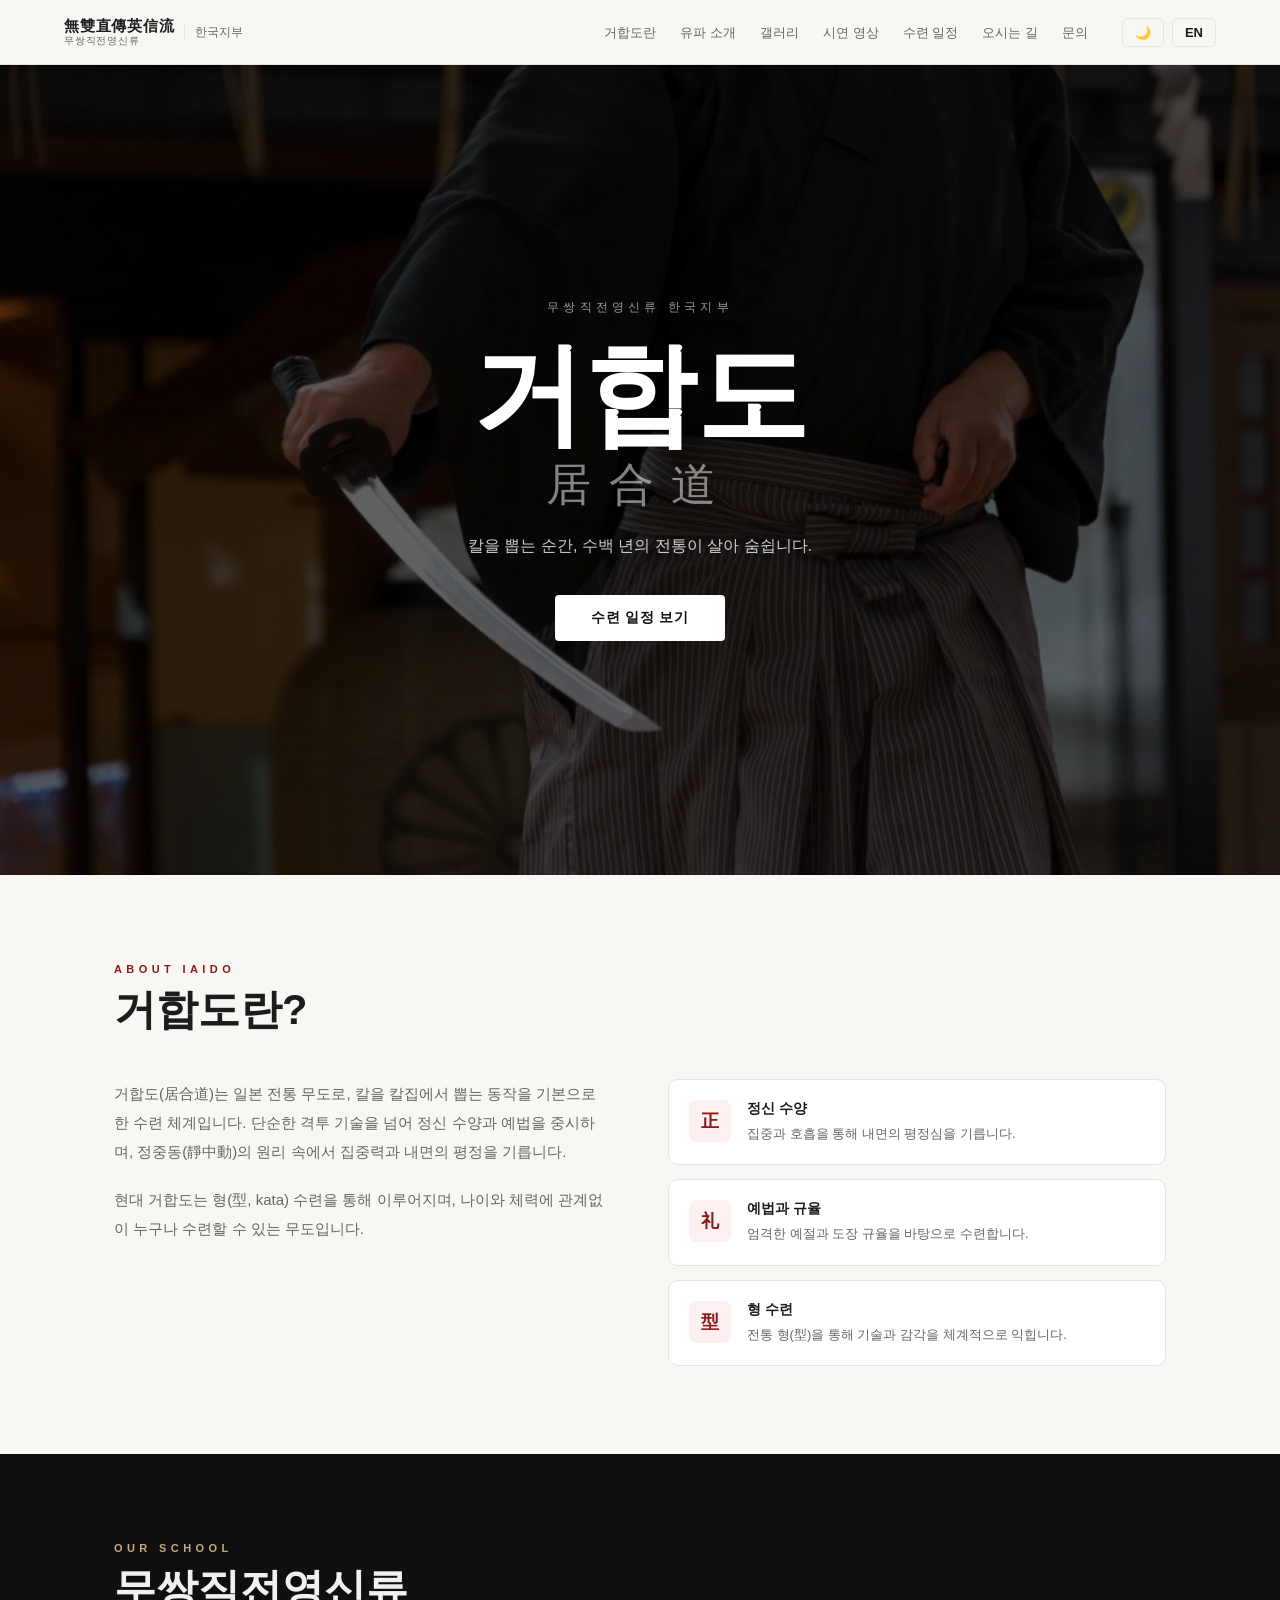
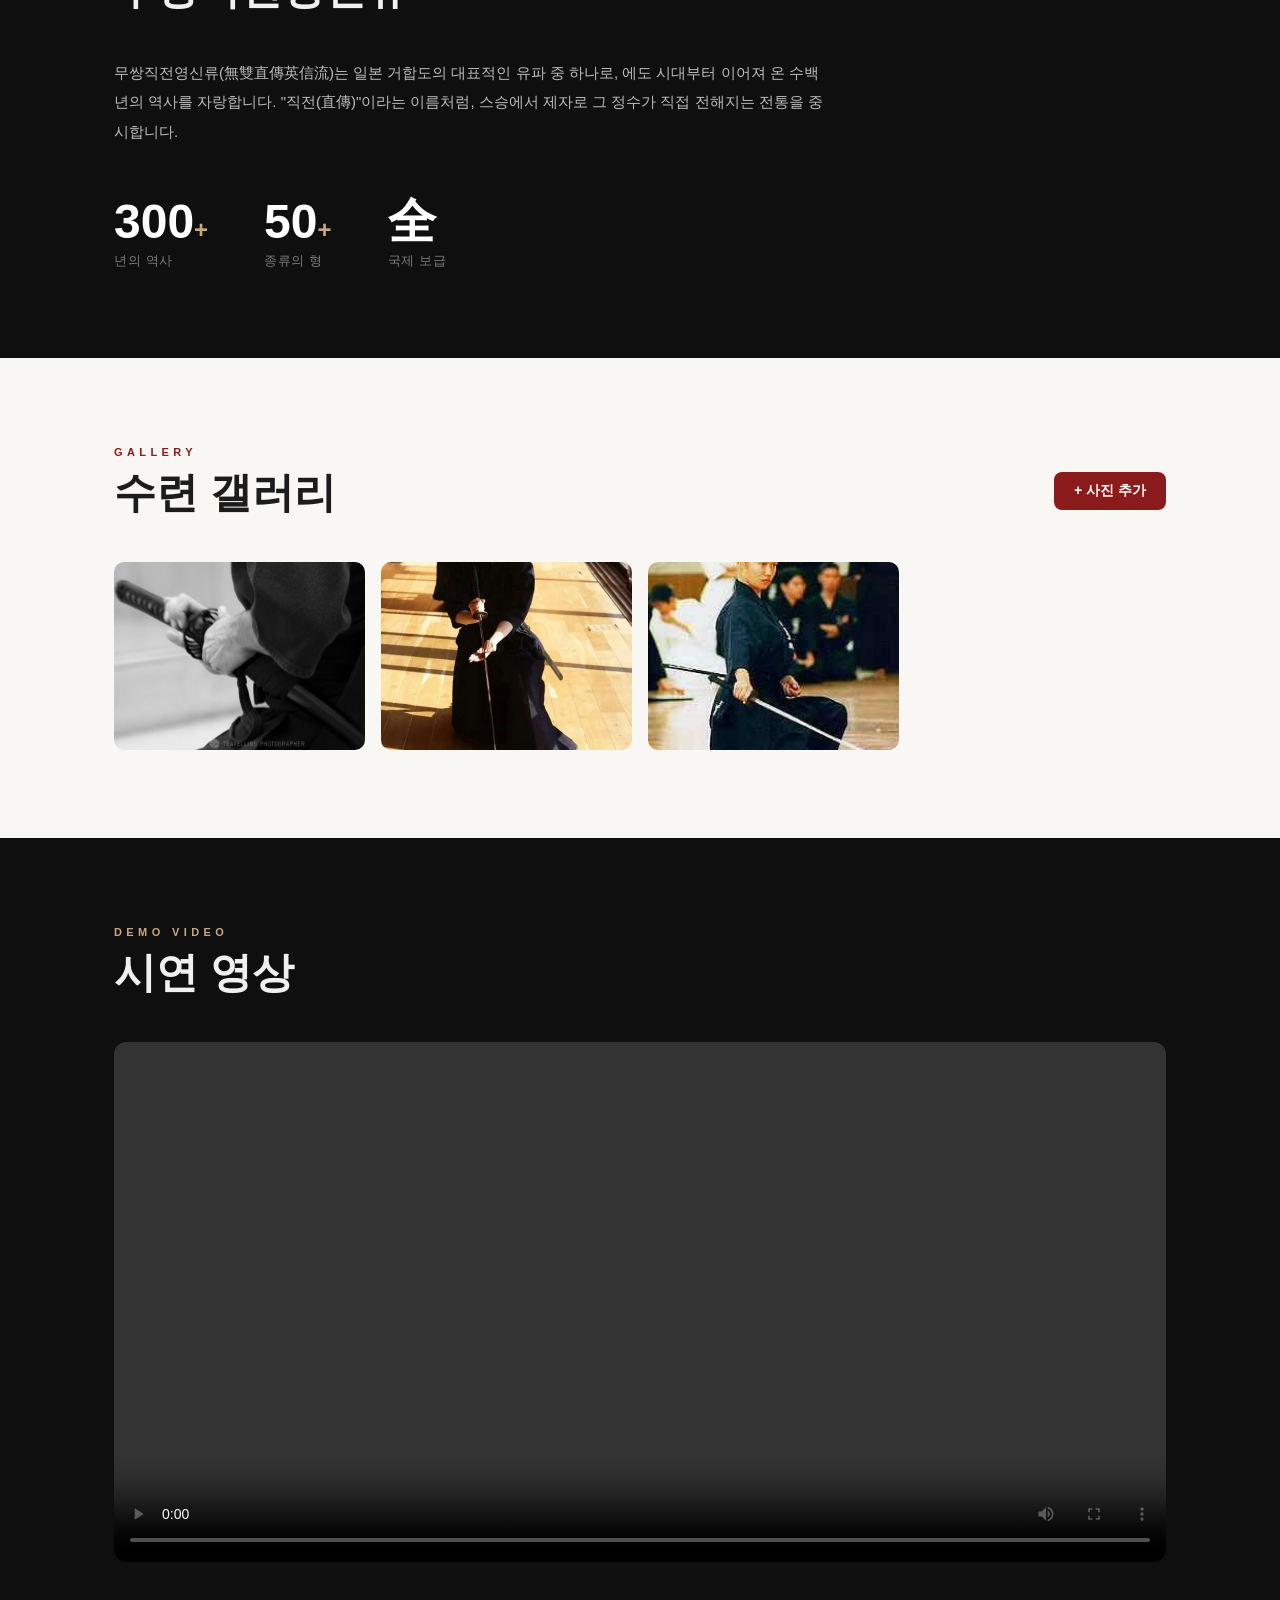
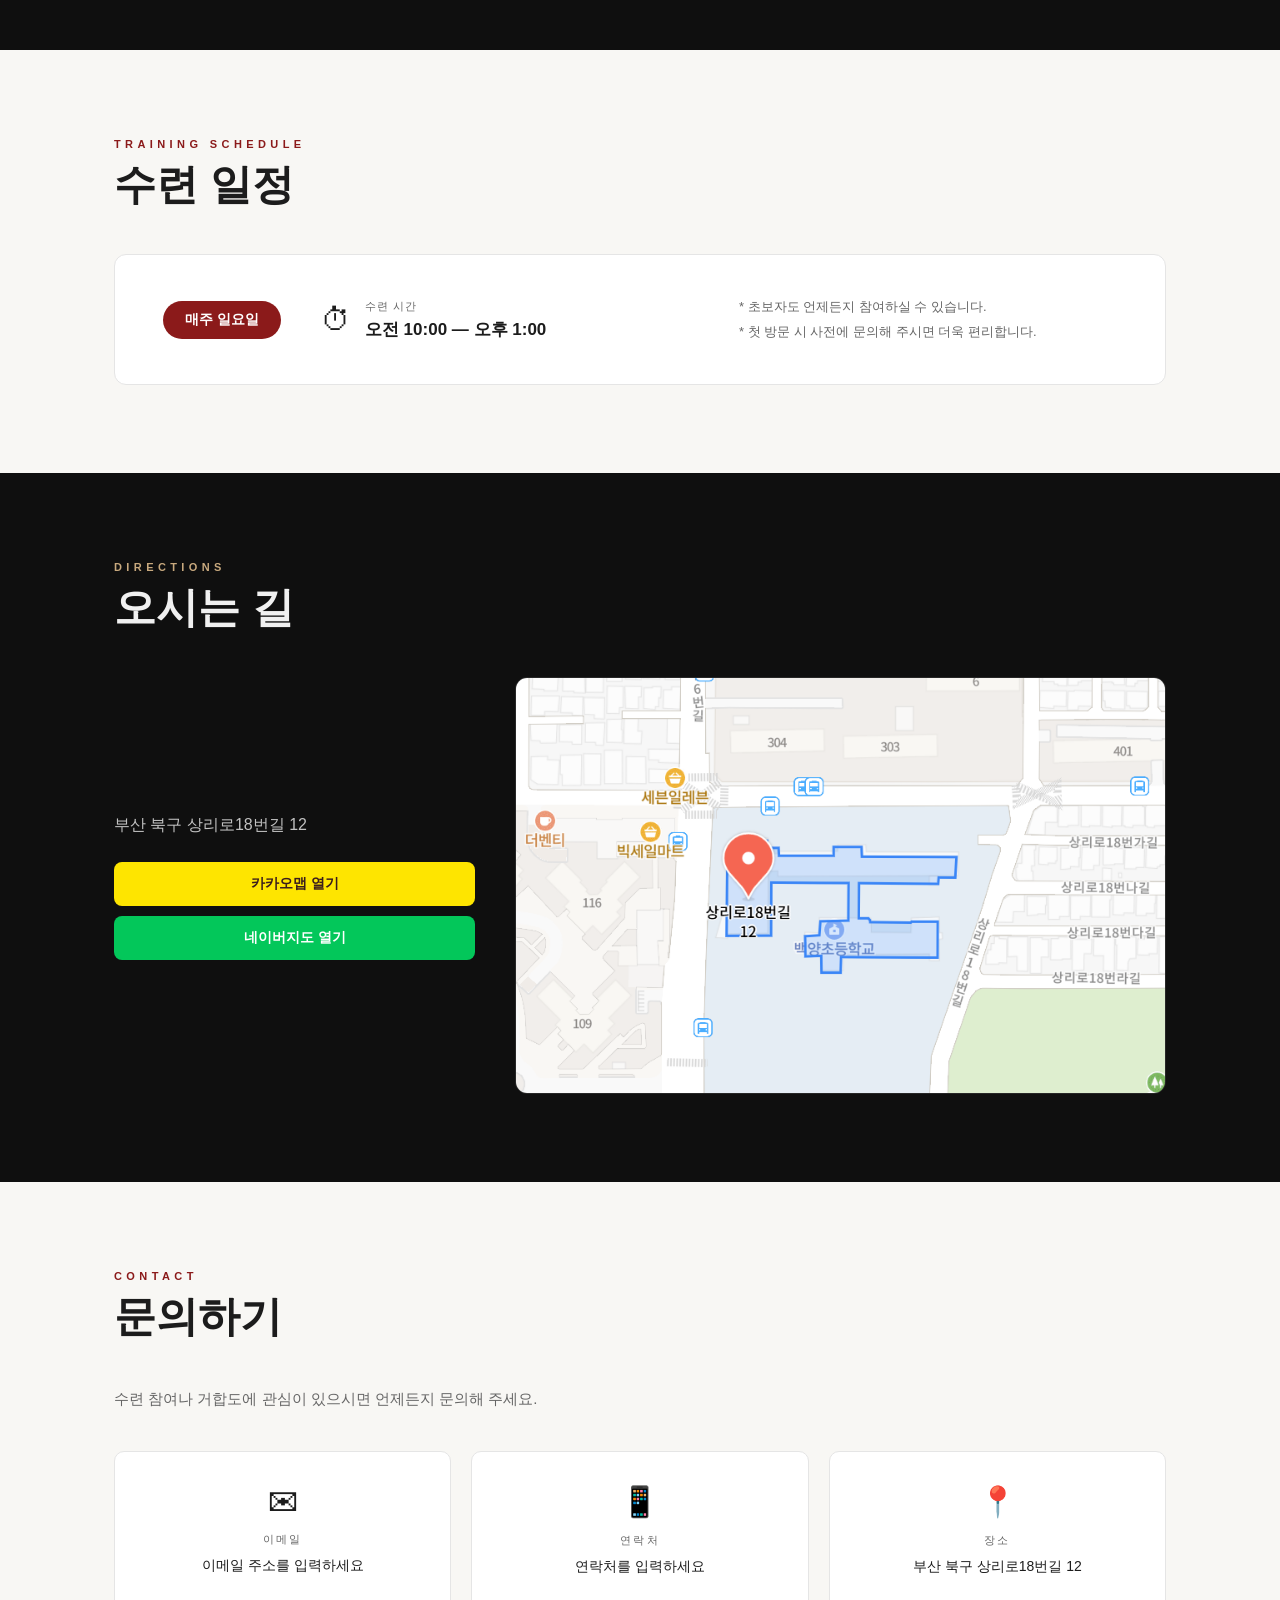
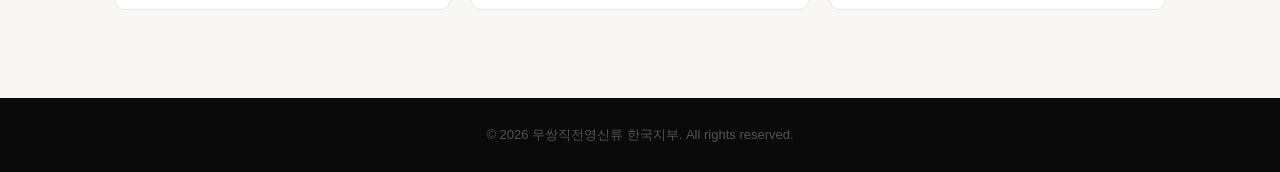
==== commit b77e5013: "Add gallery upload feature with IndexedDB storage and lightbox - Upload multiple photos via '+ 사진 추가" ====
--- a/index.html
+++ b/index.html
@@ -112,14 +112,22 @@
   <section class="section" id="gallery">
     <div class="container">
       <div class="section-label">GALLERY</div>
-      <h2 class="section-title" data-ko="수련 갤러리" data-en="Training Gallery">수련 갤러리</h2>
-      <div class="gallery">
-        <img src="Zanchin_01.jpeg" alt="수련 사진 1">
-        <img src="iaido_02.jpeg" alt="수련 사진 2">
-        <img src="Iaido_03.jpeg" alt="수련 사진 3">
-      </div>
-    </div>
-  </section>
+      <div class="gallery-header">
+        <h2 class="section-title" data-ko="수련 갤러리" data-en="Training Gallery">수련 갤러리</h2>
+        <label class="gallery-upload-btn" title="사진 추가">
+          <input type="file" id="galleryFileInput" accept="image/*" multiple hidden>
+          <span data-ko="+ 사진 추가" data-en="+ Add Photos">+ 사진 추가</span>
+        </label>
+      </div>
+      <div class="gallery" id="galleryGrid"></div>
+    </div>
+  </section>
+
+  <!-- 라이트박스 -->
+  <div id="lightbox" class="lightbox">
+    <button class="lightbox-close" id="lightboxClose">×</button>
+    <img id="lightboxImg" src="" alt="사진">
+  </div>
 
   <!-- 시연 영상 -->
   <section class="section section-dark" id="video">
--- a/style.css
+++ b/style.css
@@ -363,24 +363,124 @@
 }
 
 /* === GALLERY === */
+.gallery-header {
+  display: flex;
+  align-items: flex-start;
+  justify-content: space-between;
+  gap: 16px;
+}
+
+.gallery-upload-btn {
+  display: inline-flex;
+  align-items: center;
+  background: var(--accent);
+  color: white;
+  padding: 10px 20px;
+  border-radius: 8px;
+  cursor: pointer;
+  font-size: 14px;
+  font-weight: 600;
+  white-space: nowrap;
+  flex-shrink: 0;
+  margin-top: 4px;
+  transition: opacity 0.2s, transform 0.2s;
+}
+
+.gallery-upload-btn:hover {
+  opacity: 0.85;
+  transform: translateY(-1px);
+}
+
 .gallery {
   display: grid;
-  grid-template-columns: repeat(auto-fit, minmax(260px, 1fr));
+  grid-template-columns: repeat(auto-fill, minmax(240px, 1fr));
   gap: 16px;
 }
 
-.gallery img {
+.gallery-item {
+  position: relative;
+  border-radius: 10px;
+  overflow: hidden;
+}
+
+.gallery-item img {
   width: 100%;
   aspect-ratio: 4 / 3;
   object-fit: cover;
-  border-radius: 10px;
+  display: block;
+  cursor: pointer;
   transition: transform 0.3s, box-shadow 0.3s;
-  display: block;
-}
-
-.gallery img:hover {
-  transform: scale(1.02);
+}
+
+.gallery-item img:hover {
+  transform: scale(1.03);
   box-shadow: 0 12px 32px rgba(0, 0, 0, 0.15);
+}
+
+.gallery-delete {
+  position: absolute;
+  top: 8px;
+  right: 8px;
+  background: rgba(0, 0, 0, 0.6);
+  color: white;
+  border: none;
+  border-radius: 50%;
+  width: 30px;
+  height: 30px;
+  font-size: 18px;
+  cursor: pointer;
+  display: flex;
+  align-items: center;
+  justify-content: center;
+  opacity: 0;
+  transition: opacity 0.2s;
+}
+
+.gallery-item:hover .gallery-delete {
+  opacity: 1;
+}
+
+/* === LIGHTBOX === */
+.lightbox {
+  display: none;
+  position: fixed;
+  inset: 0;
+  background: rgba(0, 0, 0, 0.92);
+  z-index: 999;
+  align-items: center;
+  justify-content: center;
+  padding: 24px;
+  cursor: pointer;
+}
+
+.lightbox.open {
+  display: flex;
+}
+
+.lightbox img {
+  max-width: 100%;
+  max-height: 90vh;
+  object-fit: contain;
+  border-radius: 6px;
+  cursor: default;
+}
+
+.lightbox-close {
+  position: absolute;
+  top: 16px;
+  right: 20px;
+  background: none;
+  border: none;
+  color: white;
+  font-size: 40px;
+  line-height: 1;
+  cursor: pointer;
+  opacity: 0.7;
+  transition: opacity 0.2s;
+}
+
+.lightbox-close:hover {
+  opacity: 1;
 }
 
 /* === VIDEO === */
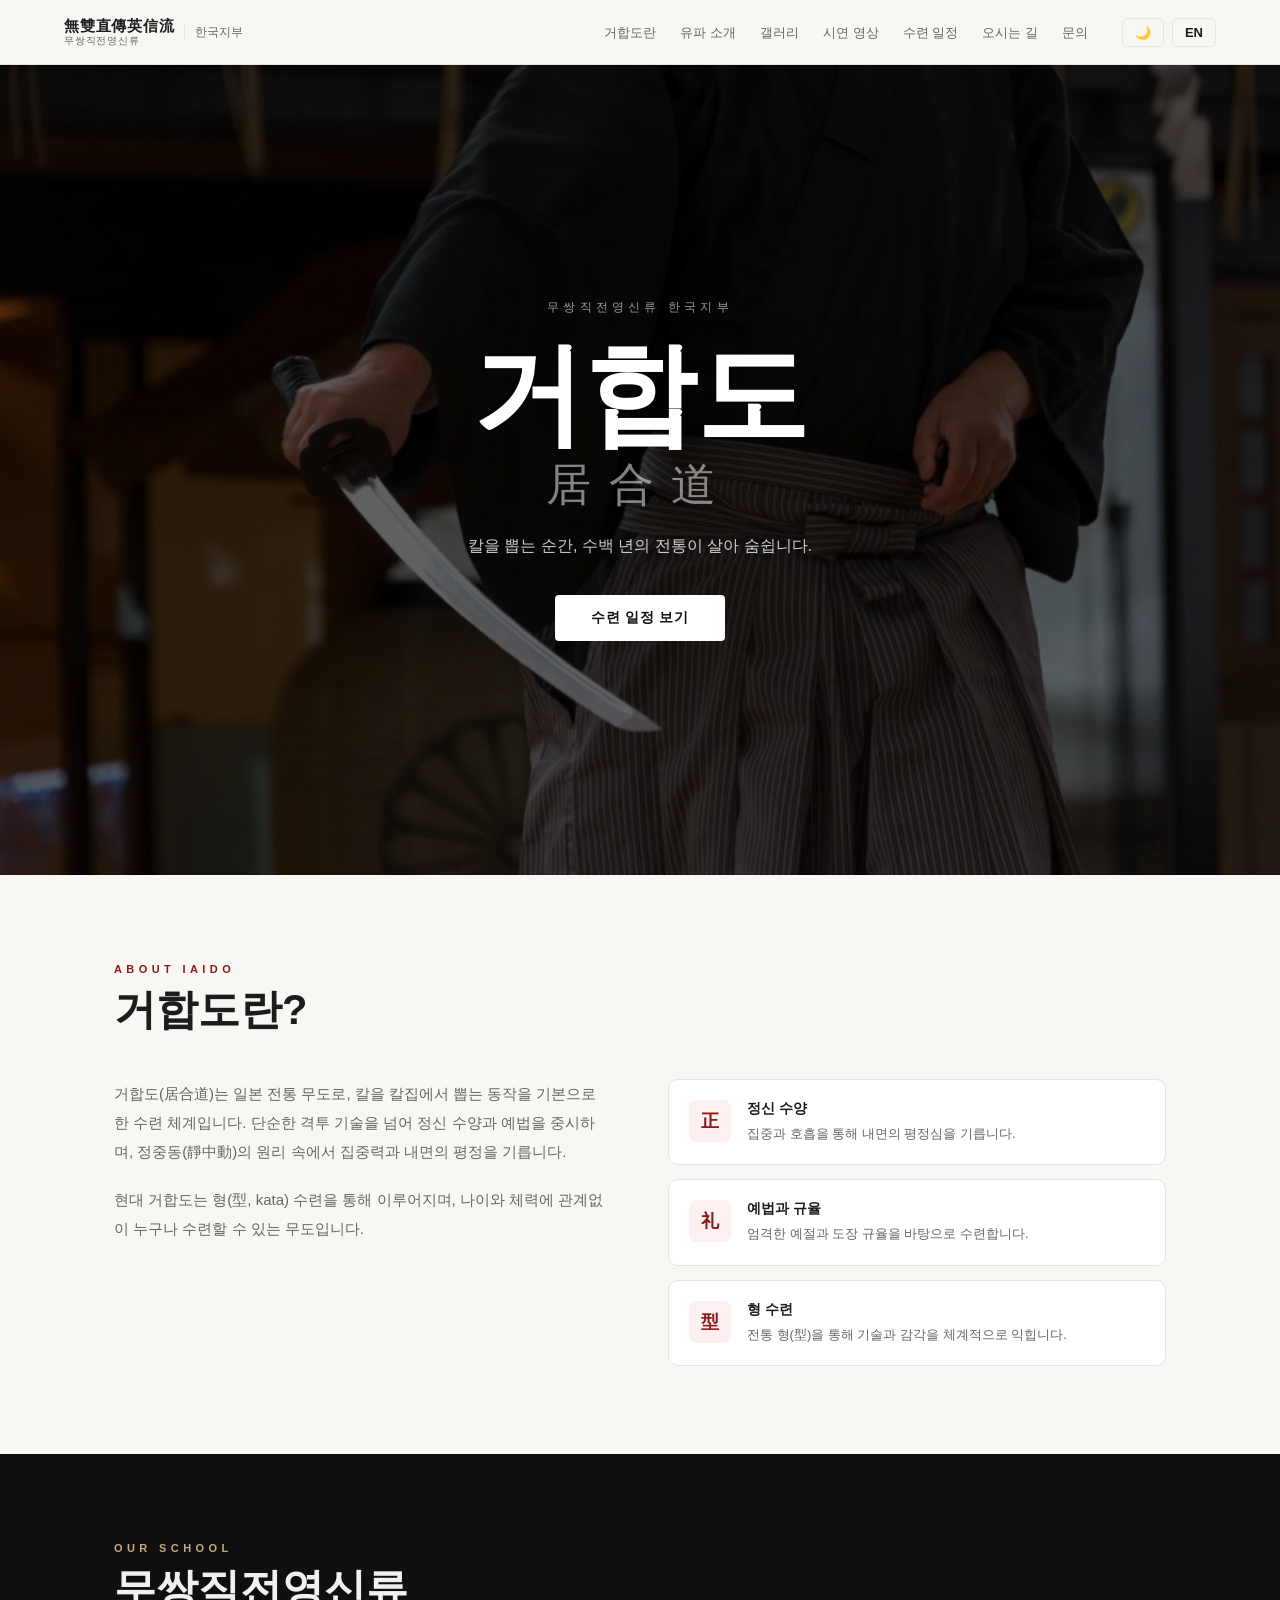
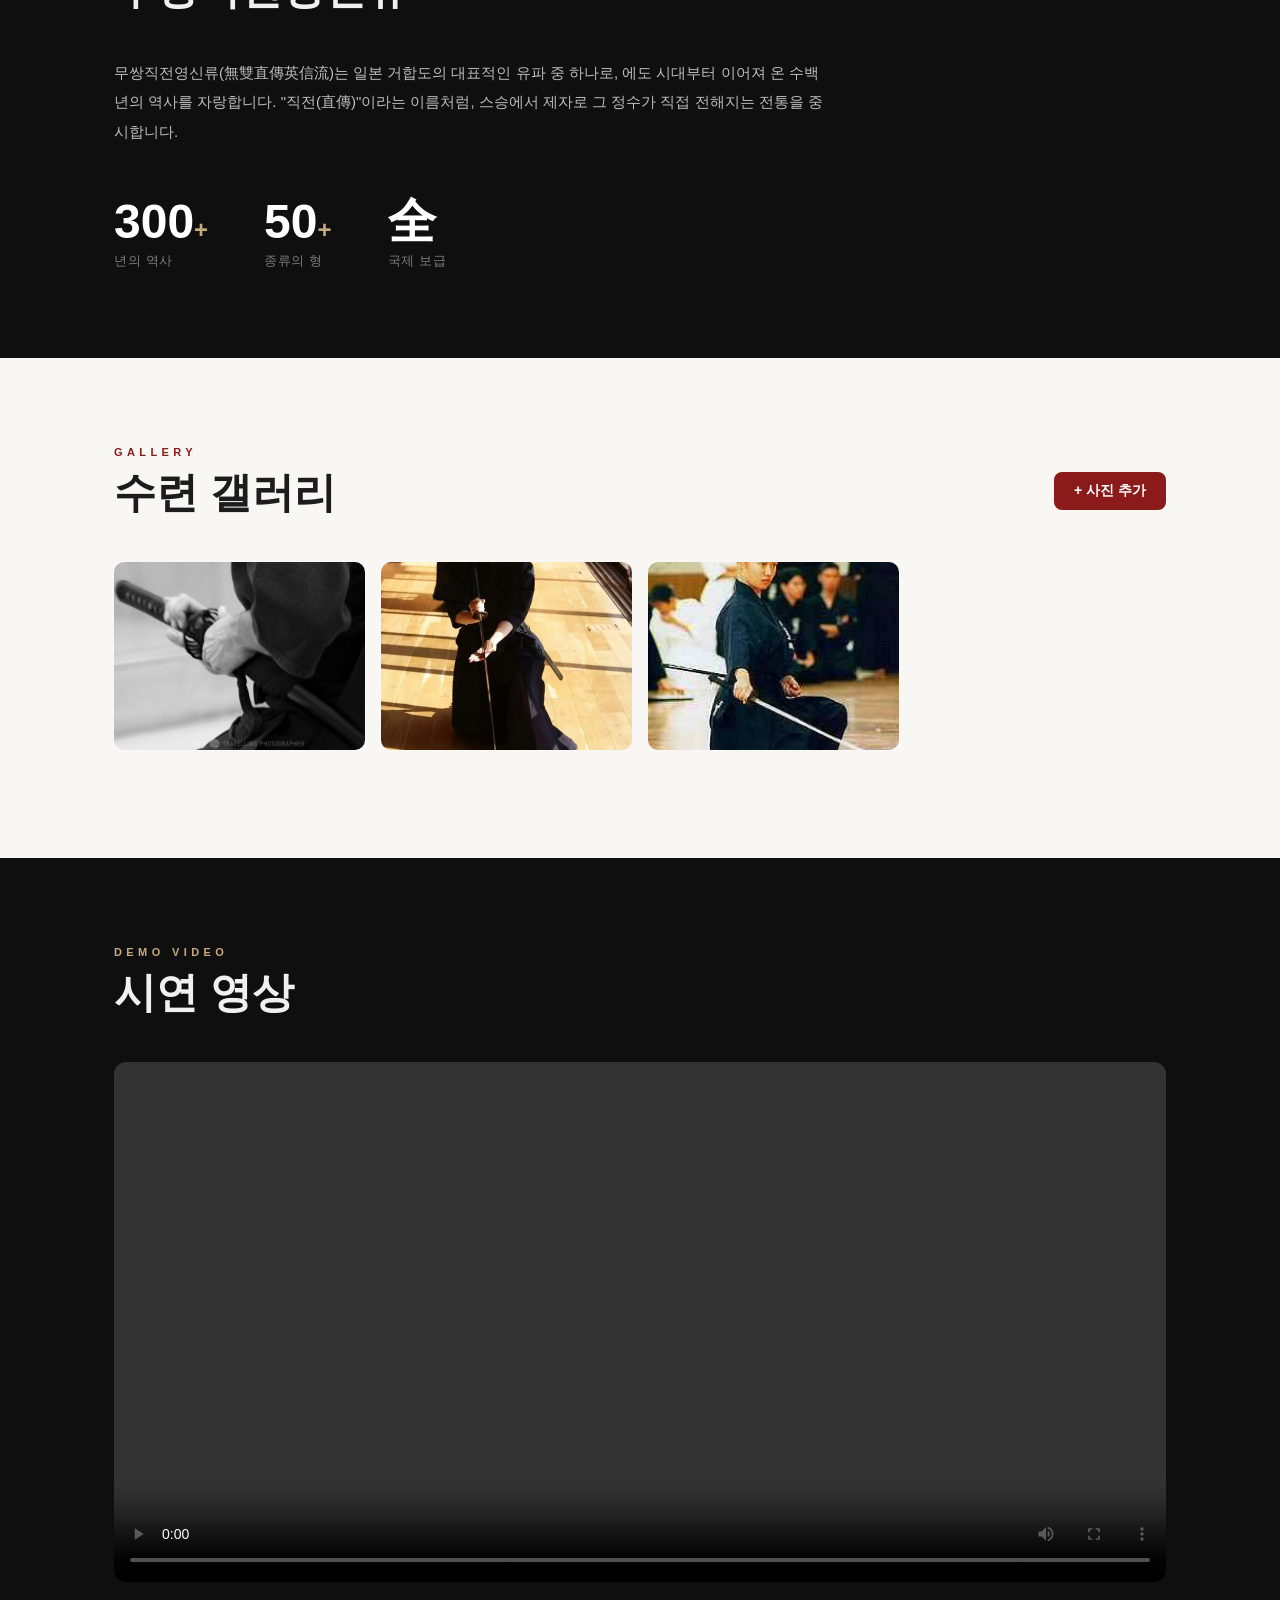
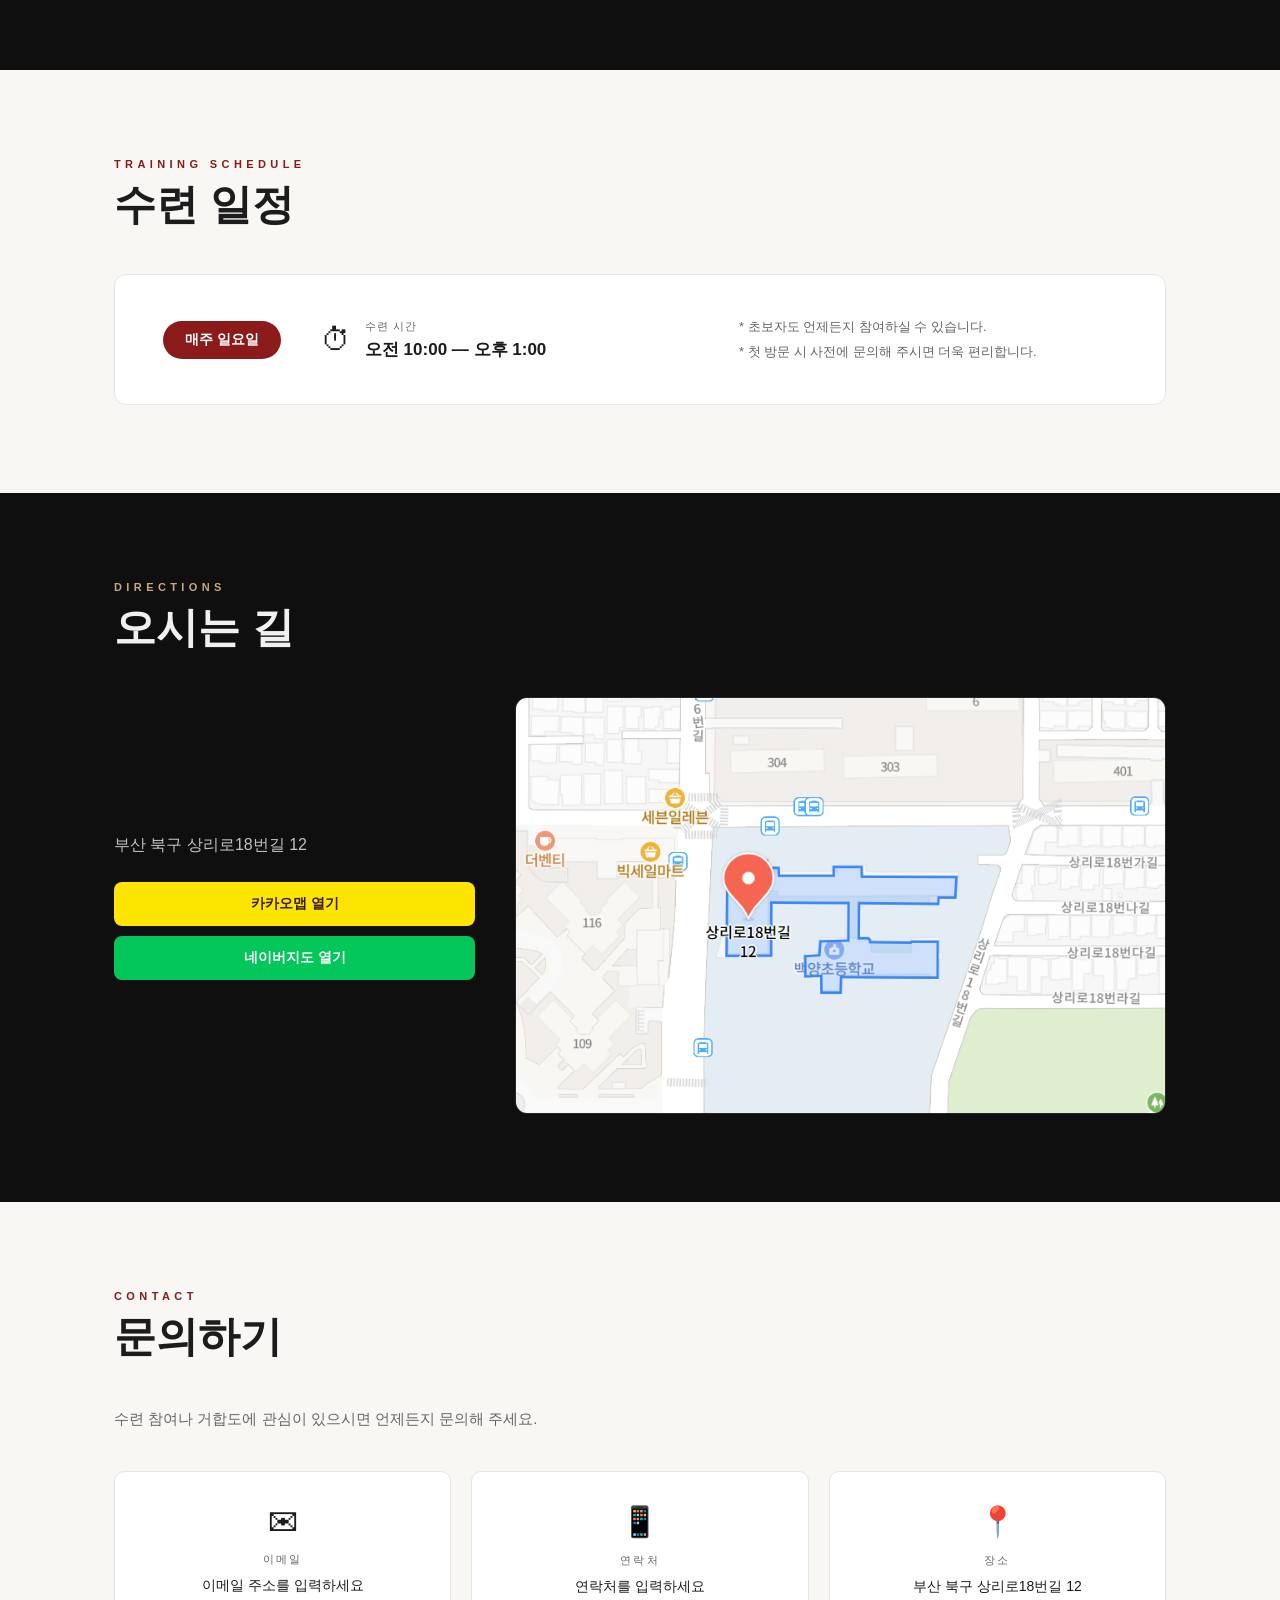
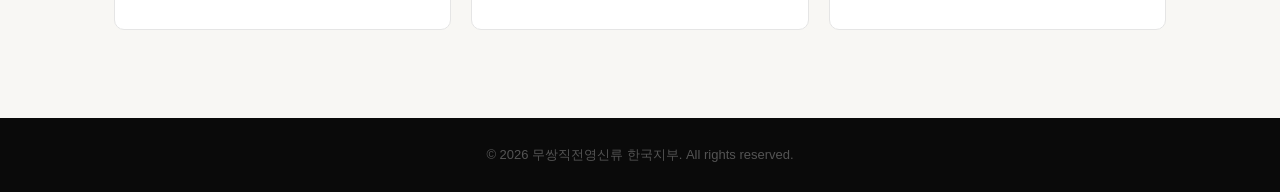
==== commit 3dc5e8d5: "Add paginated gallery with hover navigation arrows and page dots - Shows 6 images per page - Hover o" ====
--- a/index.html
+++ b/index.html
@@ -119,7 +119,12 @@
           <span data-ko="+ 사진 추가" data-en="+ Add Photos">+ 사진 추가</span>
         </label>
       </div>
-      <div class="gallery" id="galleryGrid"></div>
+      <div class="gallery-wrapper" id="galleryWrapper">
+        <button class="gallery-nav gallery-nav-prev" id="galleryPrev" aria-label="이전">&#8249;</button>
+        <div class="gallery" id="galleryGrid"></div>
+        <button class="gallery-nav gallery-nav-next" id="galleryNext" aria-label="다음">&#8250;</button>
+      </div>
+      <div class="gallery-dots" id="galleryDots"></div>
     </div>
   </section>
 
--- a/style.css
+++ b/style.css
@@ -439,6 +439,76 @@
 .gallery-item:hover .gallery-delete {
   opacity: 1;
 }
+
+/* === GALLERY PAGINATION === */
+.gallery-wrapper {
+  position: relative;
+}
+
+.gallery-nav {
+  position: absolute;
+  top: 50%;
+  transform: translateY(-50%);
+  z-index: 10;
+  background: rgba(0, 0, 0, 0.55);
+  color: white;
+  border: none;
+  width: 48px;
+  height: 48px;
+  border-radius: 50%;
+  font-size: 28px;
+  line-height: 1;
+  cursor: pointer;
+  opacity: 0;
+  transition: opacity 0.25s, background 0.2s;
+  display: flex;
+  align-items: center;
+  justify-content: center;
+}
+
+.gallery-nav-prev { left: -20px; }
+.gallery-nav-next { right: -20px; }
+
+.gallery-nav:hover { background: rgba(0, 0, 0, 0.8); }
+.gallery-nav:disabled { opacity: 0 !important; cursor: default; }
+
+.gallery-wrapper:hover .gallery-nav:not(:disabled) {
+  opacity: 1;
+}
+
+.gallery-dots {
+  display: flex;
+  justify-content: center;
+  gap: 8px;
+  margin-top: 20px;
+}
+
+.gallery-dot {
+  width: 8px;
+  height: 8px;
+  border-radius: 50%;
+  background: var(--border);
+  border: none;
+  cursor: pointer;
+  transition: background 0.2s, transform 0.2s;
+  padding: 0;
+}
+
+.gallery-dot.active {
+  background: var(--accent);
+  transform: scale(1.3);
+}
+
+/* 페이지 전환 애니메이션 */
+.gallery.slide-out-left  { animation: slideOutLeft  0.22s ease forwards; }
+.gallery.slide-in-right  { animation: slideInRight  0.22s ease forwards; }
+.gallery.slide-out-right { animation: slideOutRight 0.22s ease forwards; }
+.gallery.slide-in-left   { animation: slideInLeft   0.22s ease forwards; }
+
+@keyframes slideOutLeft  { to { opacity: 0; transform: translateX(-40px); } }
+@keyframes slideInRight  { from { opacity: 0; transform: translateX(40px); } to { opacity: 1; transform: none; } }
+@keyframes slideOutRight { to { opacity: 0; transform: translateX(40px); } }
+@keyframes slideInLeft   { from { opacity: 0; transform: translateX(-40px); } to { opacity: 1; transform: none; } }
 
 /* === LIGHTBOX === */
 .lightbox {
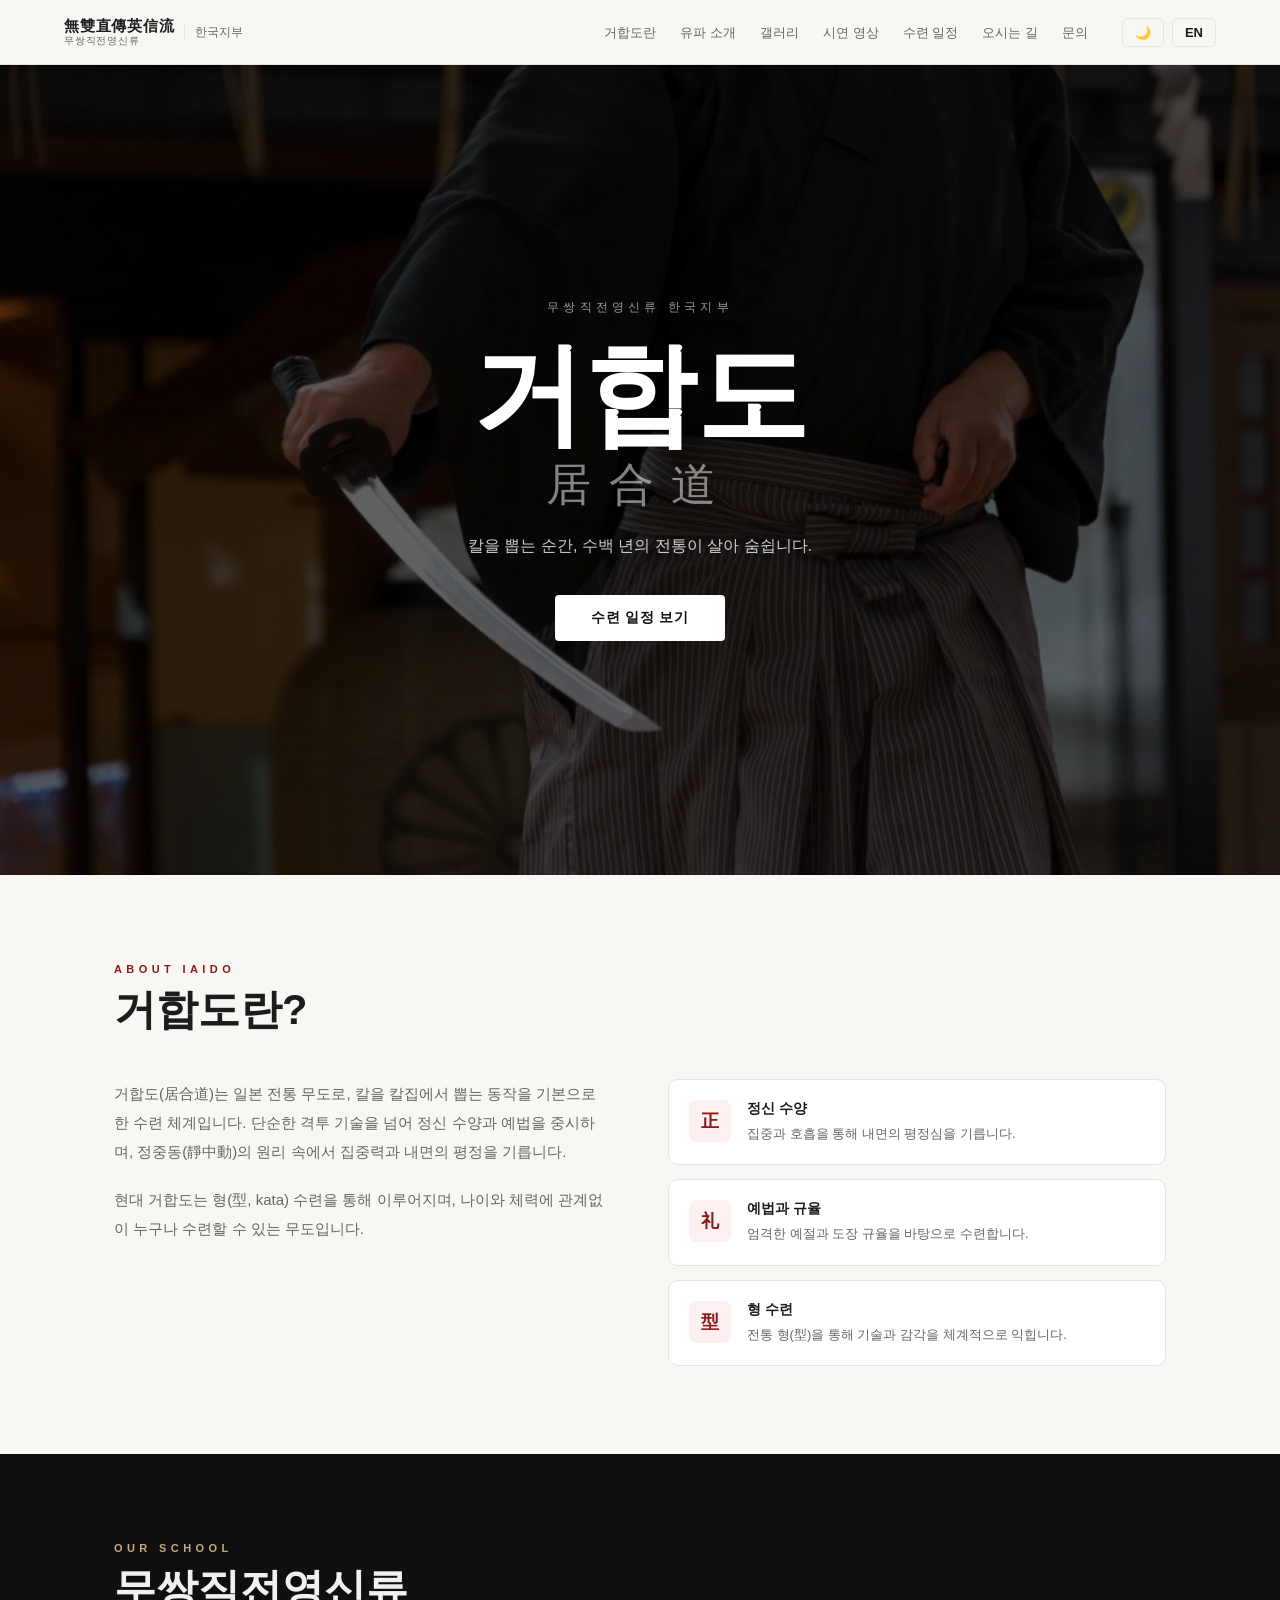
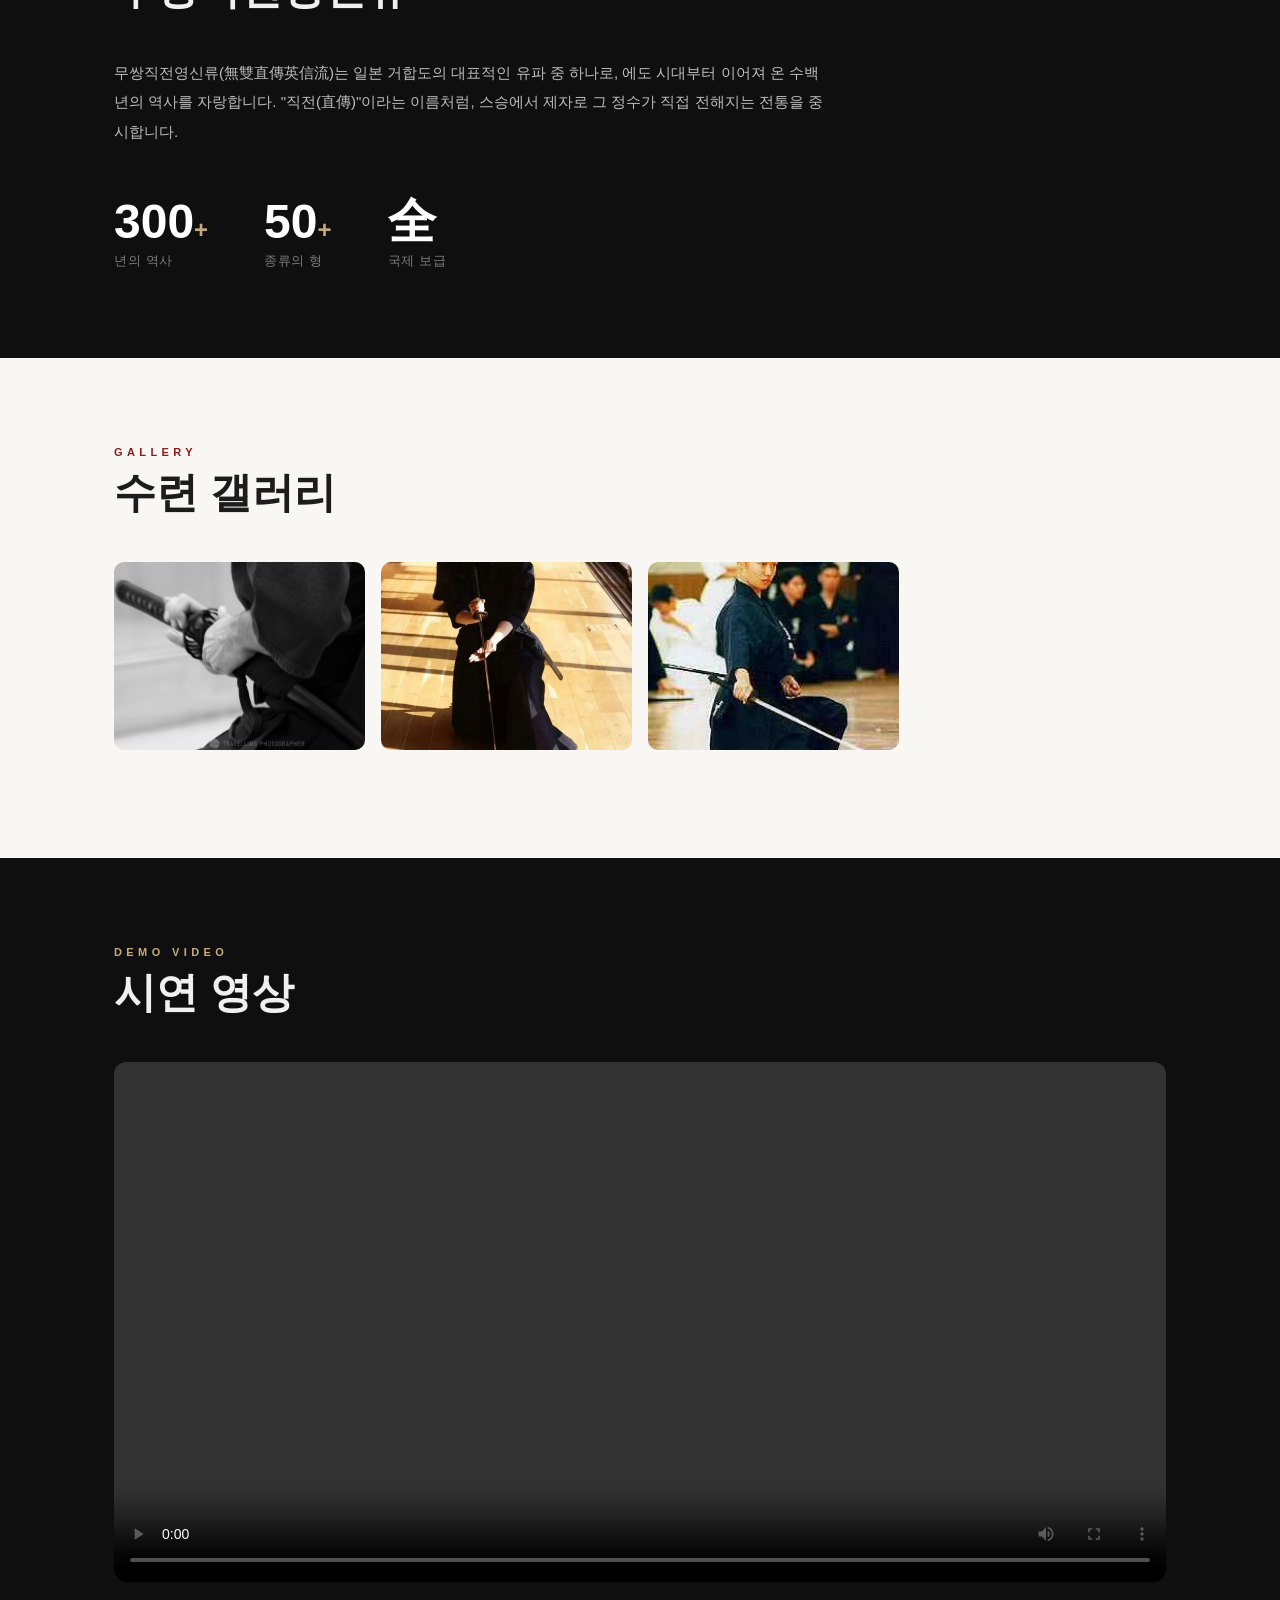
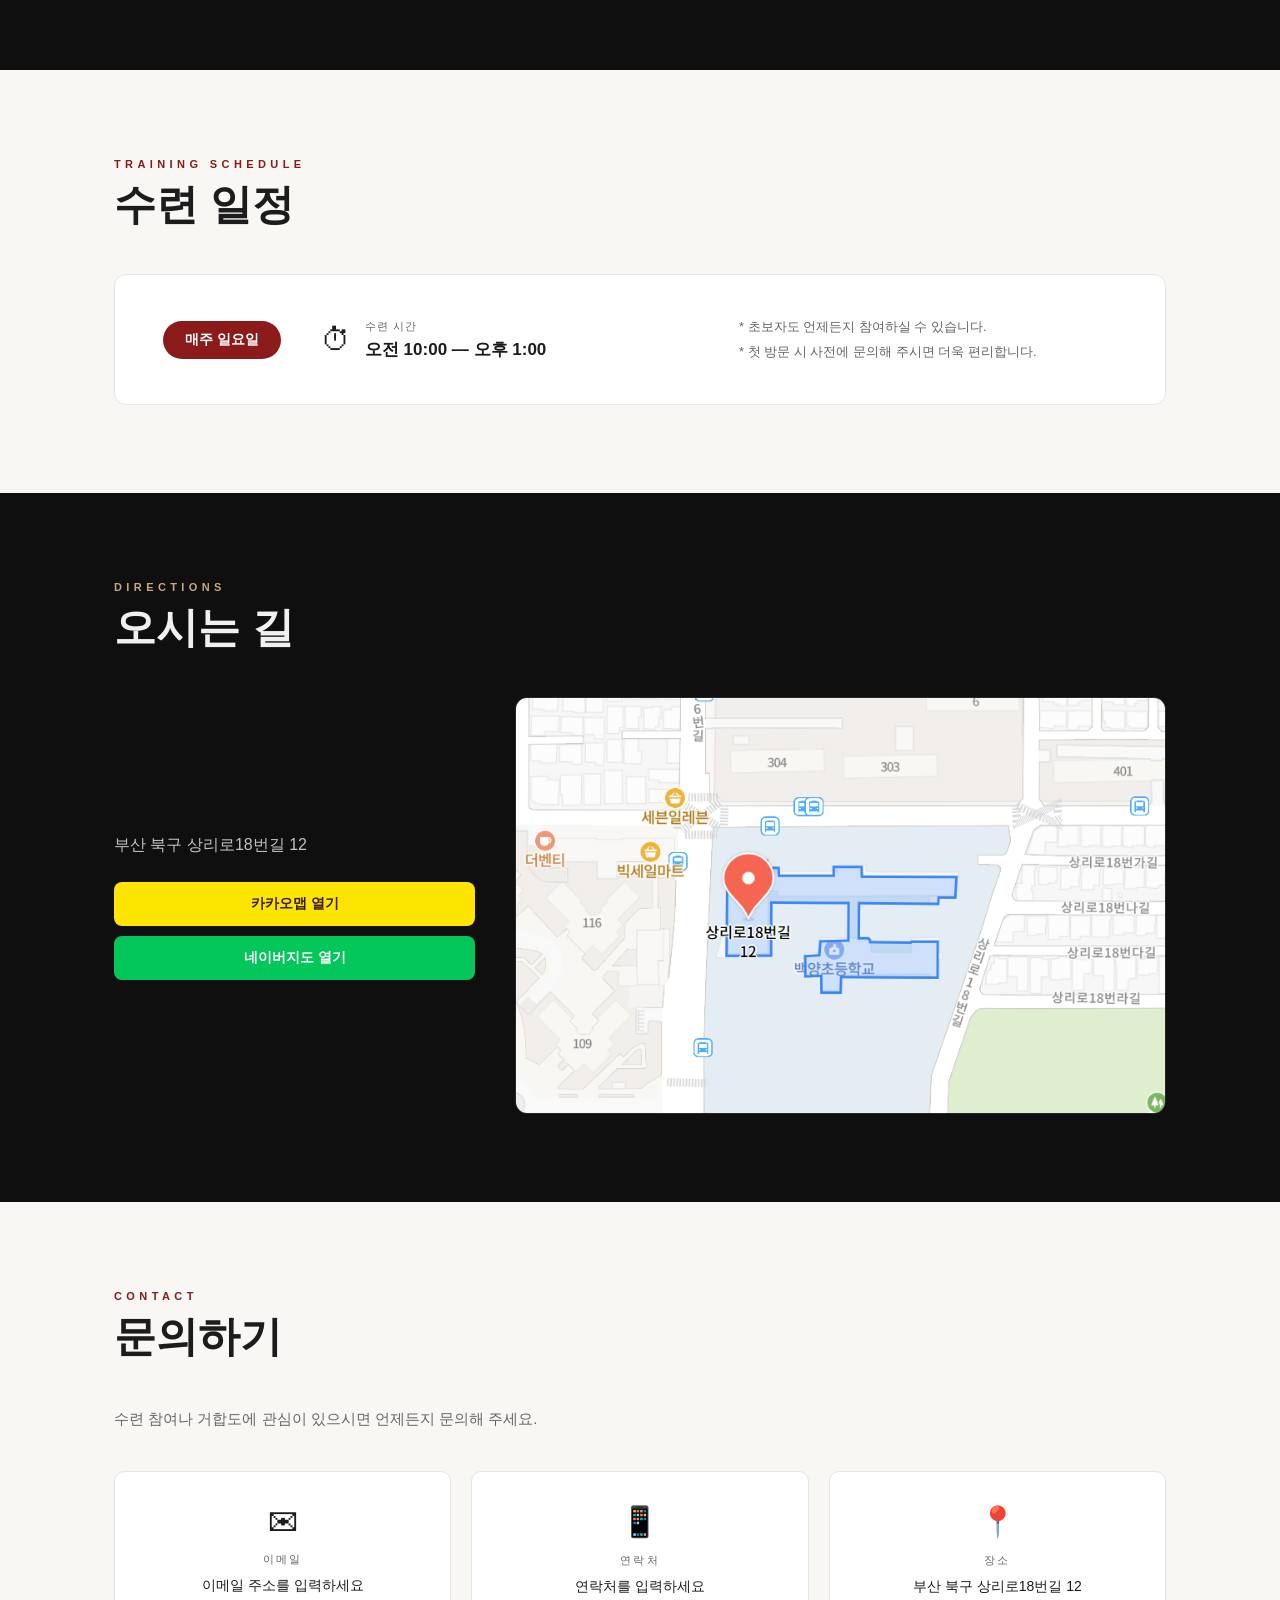
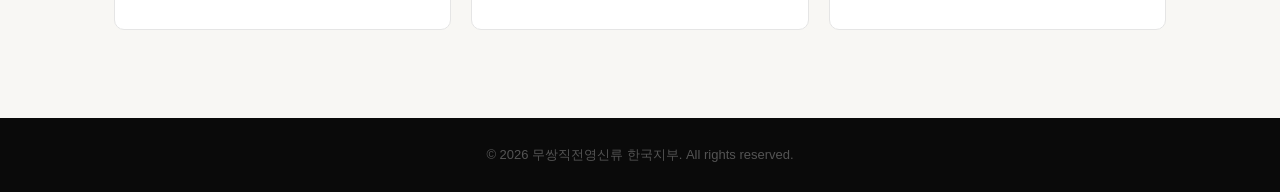
==== commit c4307753: "Remove photo upload button from gallery Co-Authored-By: Claude Sonnet 4.6 <noreply@anthropic.com>" ====
--- a/index.html
+++ b/index.html
@@ -22,7 +22,7 @@
         <li><a href="#about" data-ko="거합도란" data-en="About Iaido">거합도란</a></li>
         <li><a href="#ryuha" data-ko="유파 소개" data-en="Our School">유파 소개</a></li>
         <li><a href="#gallery" data-ko="갤러리" data-en="Gallery">갤러리</a></li>
-        <li><a href="#video" data-ko="시연 영상" data-en="Demo Video">시연 영상</a></li>
+        <li><a href="video.html" data-ko="시연 영상" data-en="Demo Video">시연 영상</a></li>
         <li><a href="#schedule" data-ko="수련 일정" data-en="Schedule">수련 일정</a></li>
         <li><a href="#map" data-ko="오시는 길" data-en="Directions">오시는 길</a></li>
         <li><a href="#contact" data-ko="문의" data-en="Contact">문의</a></li>
@@ -113,11 +113,9 @@
     <div class="container">
       <div class="section-label">GALLERY</div>
       <div class="gallery-header">
-        <h2 class="section-title" data-ko="수련 갤러리" data-en="Training Gallery">수련 갤러리</h2>
-        <label class="gallery-upload-btn" title="사진 추가">
-          <input type="file" id="galleryFileInput" accept="image/*" multiple hidden>
-          <span data-ko="+ 사진 추가" data-en="+ Add Photos">+ 사진 추가</span>
-        </label>
+        <h2 class="section-title">
+          <a href="gallery.html" class="gallery-title-link" data-ko="수련 갤러리" data-en="Training Gallery">수련 갤러리</a>
+        </h2>
       </div>
       <div class="gallery-wrapper" id="galleryWrapper">
         <button class="gallery-nav gallery-nav-prev" id="galleryPrev" aria-label="이전">&#8249;</button>
@@ -138,7 +136,9 @@
   <section class="section section-dark" id="video">
     <div class="container">
       <div class="section-label">DEMO VIDEO</div>
-      <h2 class="section-title" data-ko="시연 영상" data-en="Demo Video">시연 영상</h2>
+      <h2 class="section-title">
+        <a href="video.html" class="gallery-title-link" data-ko="시연 영상" data-en="Demo Video">시연 영상</a>
+      </h2>
       <div class="video-wrap">
         <video controls>
           <source src="movie01.mp4" type="video/mp4">
--- a/style.css
+++ b/style.css
@@ -438,6 +438,18 @@
 
 .gallery-item:hover .gallery-delete {
   opacity: 1;
+}
+
+/* 갤러리 제목 링크 */
+.gallery-title-link {
+  color: inherit;
+  text-decoration: none;
+  border-bottom: 2px solid transparent;
+  transition: border-color 0.2s;
+}
+
+.gallery-title-link:hover {
+  border-bottom-color: var(--accent);
 }
 
 /* === GALLERY PAGINATION === */
